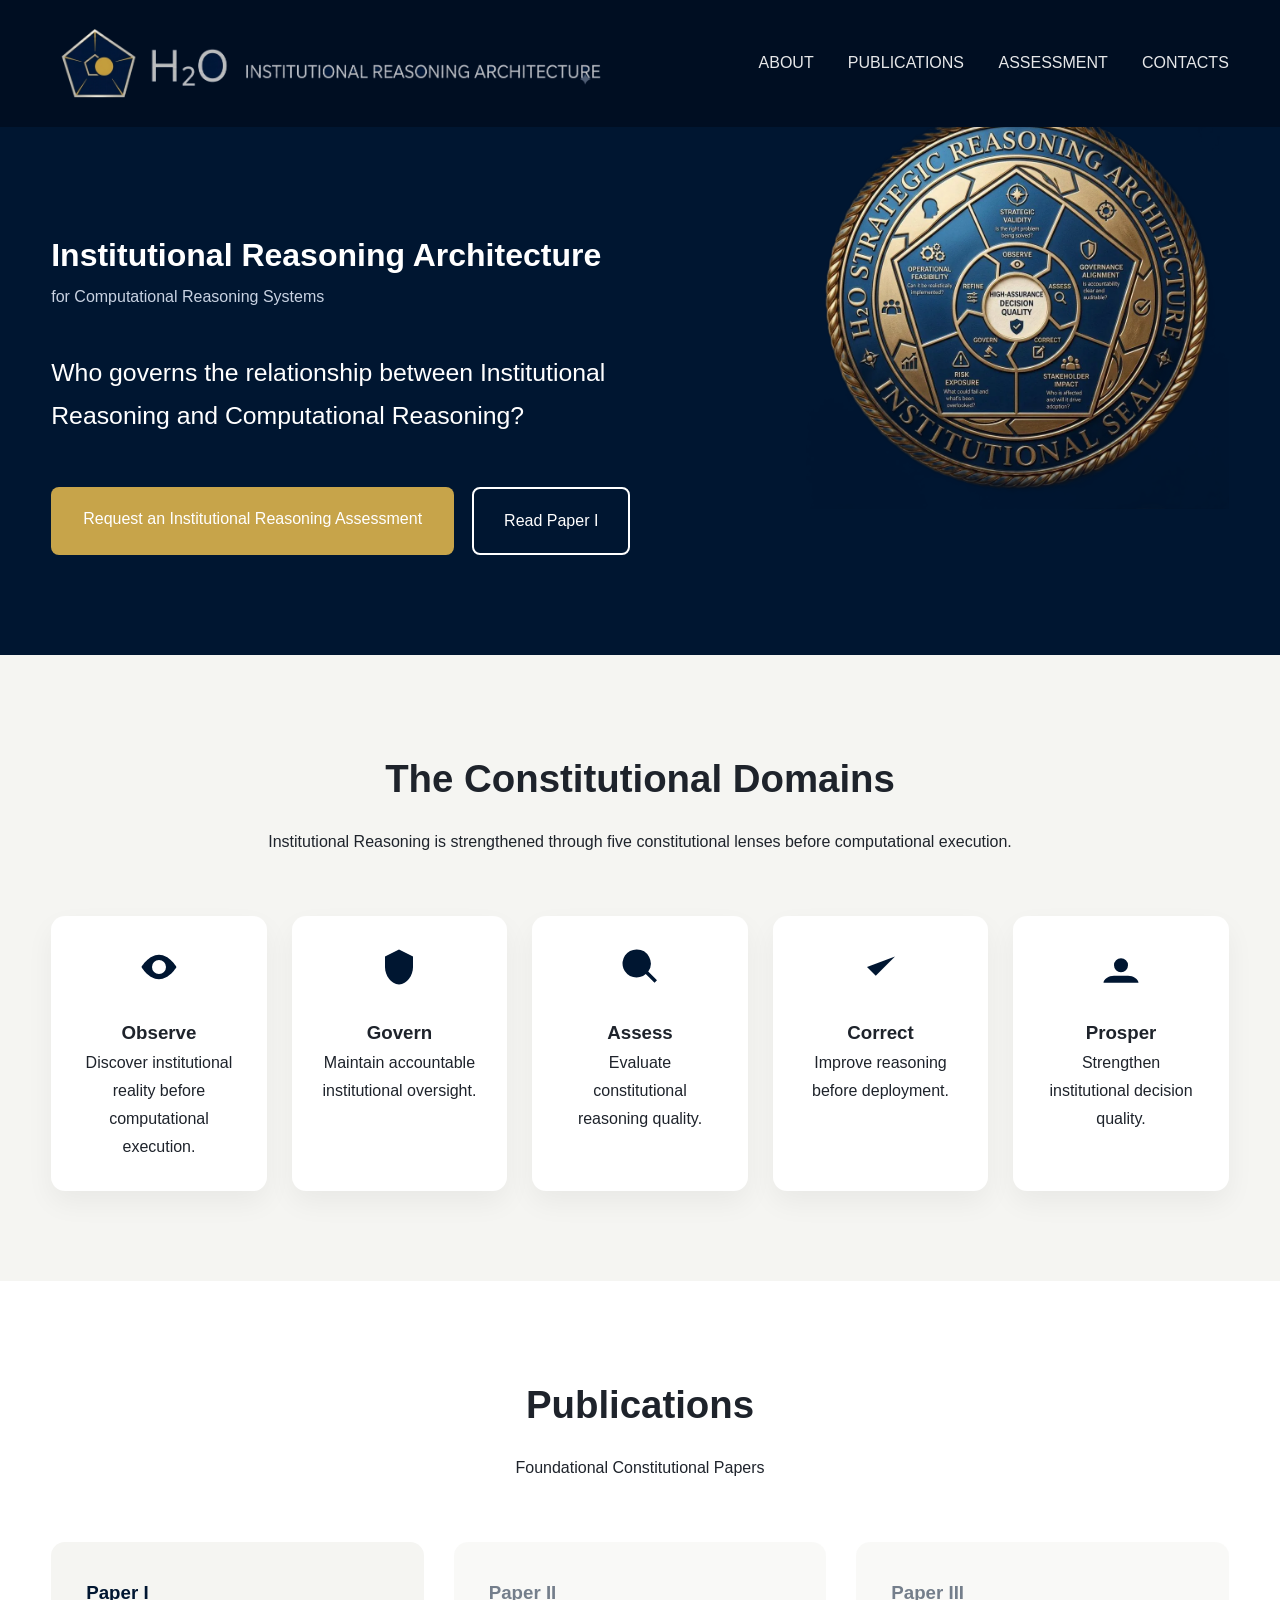
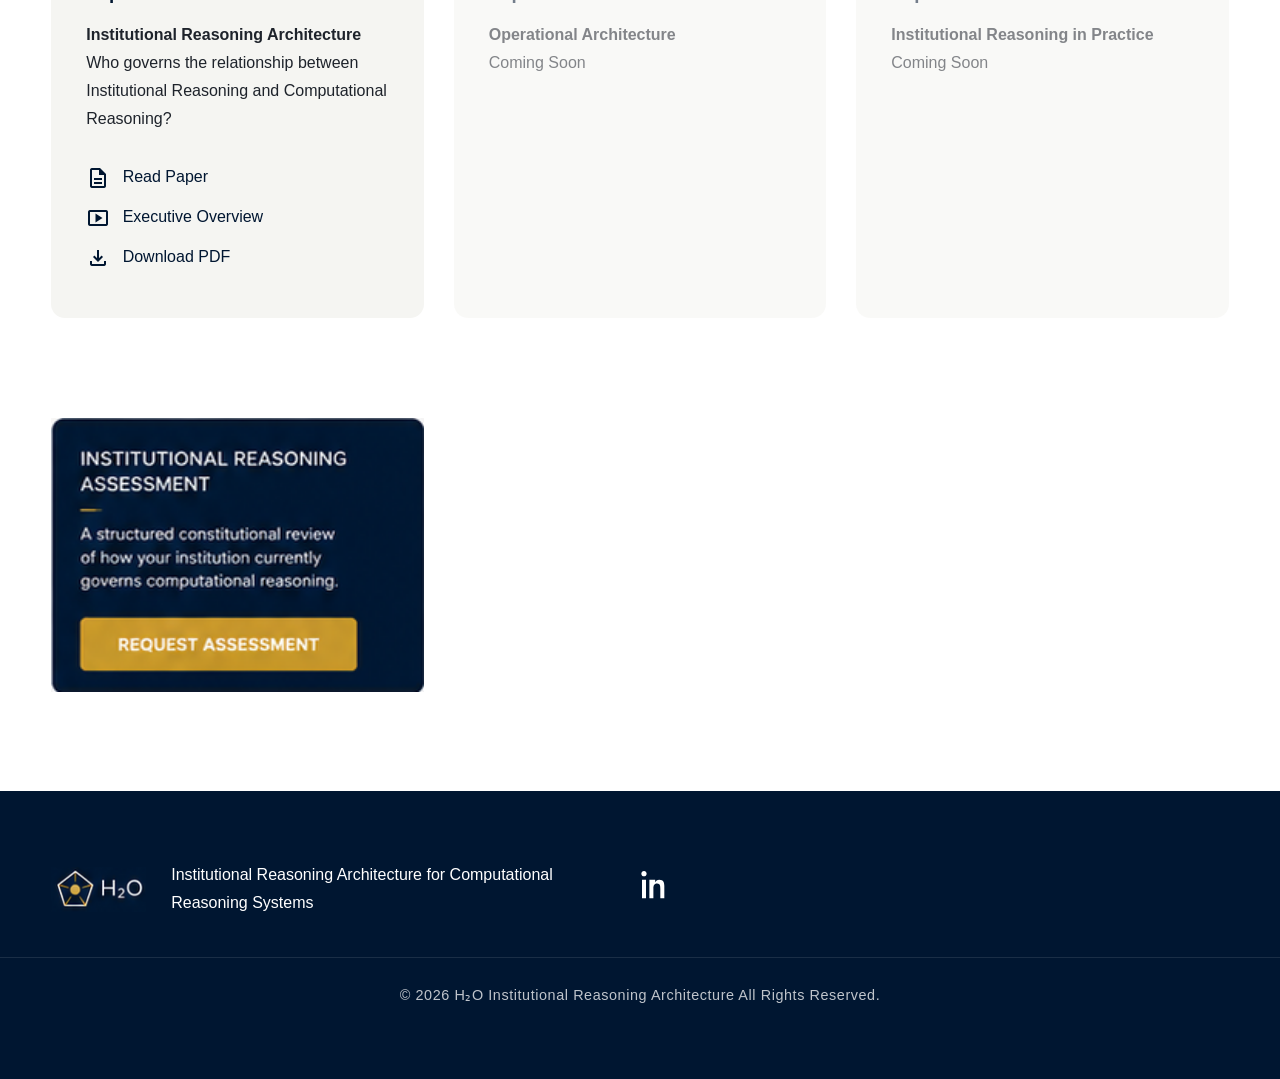
==== index.html @ 145cf440 "Fix link to Constitutional Edition paper" ====
<!DOCTYPE html>
<html lang="en">

<head>
    <meta charset="UTF-8">
    <meta name="viewport" content="width=device-width, initial-scale=1.0">

    <title>H₂O | Institutional Reasoning Architecture</title>

    <meta name="description"
        content="H₂O Institutional Reasoning Architecture for Computational Reasoning Systems">

    <link rel="stylesheet" href="assets/css/style.css">
    <link rel="stylesheet"
href="https://fonts.googleapis.com/css2?family=Material+Symbols+Outlined" />
<link rel="icon"
type="image/png"
href="assets/images/favicon.png">
</head>

<body>

<header>

    <div class="container nav">

        <div class="brand">

<img
src="assets/images/h2o-masthead.png"
alt="H₂O Institutional Reasoning Architecture"
class="header-masthead">

</div>

        <nav>

            <a href="about.html">ABOUT</a>

            <a href="#publications">PUBLICATIONS</a>

            <a href="#assessment">ASSESSMENT</a>

            <a href="#contact">CONTACTS</a>

        </nav>

    </div>

</header>

<section class="hero">

<div class="container hero-grid">

<div class="hero-left">


<h3>

Institutional Reasoning Architecture

</h3>

<h4>

for Computational Reasoning Systems

</h4>

<p class="hero-question">

Who governs the relationship between
Institutional Reasoning
and
Computational Reasoning?

</p>

<div class="hero-buttons">

<a href="#assessment" class="btn-gold">

Request an Institutional Reasoning Assessment

</a>

<a href="assets/Paper_001_Constitutional_Edition.pdf"
class="btn-outline">

Read Paper I

</a>

</div>

</div>

<div class="hero-right">

<img
src="assets/images/h2o-seal.png"
alt="H2O Institutional Seal"
class="seal">

</div>

</div>

</section>
<!-- ========================================================= -->
<!-- CONSTITUTIONAL DOMAINS -->
<!-- ========================================================= -->

<section id="about" class="domains">

<div class="container">

<div class="section-title">

<h2>The Constitutional Domains</h2>

<p>
Institutional Reasoning is strengthened through five constitutional lenses
before computational execution.
</p>

</div>

<div class="domain-grid">

<div class="domain-card">

<div class="domain-icon">

<!-- Observe -->

<svg viewBox="0 0 24 24">
<path d="M12 5C6 5 2 12 2 12s4 7 10 7 10-7 10-7-4-7-10-7zm0 11a4 4 0 1 1 0-8 4 4 0 0 1 0 8z"/>
</svg>

</div>

<h3>Observe</h3>

<p>
Discover institutional reality before computational execution.
</p>

</div>

<div class="domain-card">

<div class="domain-icon">

<!-- Govern -->

<svg viewBox="0 0 24 24">
<path d="M12 2l8 4v6c0 5-3.4 9.7-8 10-4.6-.3-8-5-8-10V6l8-4z"/>
</svg>

</div>

<h3>Govern</h3>

<p>

Maintain accountable institutional oversight.

</p>

</div>

<div class="domain-card">

<div class="domain-icon">

<!-- Assess -->

<svg viewBox="0 0 24 24">
<path d="M10 2a8 8 0 105.3 14l5 5 1.4-1.4-5-5A8 8 0 0010 2z"/>
</svg>

</div>

<h3>Assess</h3>

<p>

Evaluate constitutional reasoning quality.

</p>

</div>

<div class="domain-card">

<div class="domain-icon">

<!-- Correct -->

<svg viewBox="0 0 24 24">
<path d="M20 6L9 17l-5-5"/>
</svg>

</div>

<h3>Correct</h3>

<p>

Improve reasoning before deployment.

</p>

</div>

<div class="domain-card">

<div class="domain-icon">

<!-- Prosper -->

<svg viewBox="0 0 24 24">
<path d="M16 11a4 4 0 10-8 0 4 4 0 008 0zm-8 6c-3 0-6 2-6 4h20c0-2-3-4-6-4"/>
</svg>

</div>

<h3>Prosper</h3>

<p>

Strengthen institutional decision quality.

</p>

</div>

</div>

</div>

</section>



<!-- ========================================================= -->
<!-- PUBLICATIONS -->
<!-- ========================================================= -->

<section id="publications" class="publications">

<div class="container">

<div class="section-title">

<h2>Publications</h2>

<p>

Foundational Constitutional Papers

</p>

</div>

<div class="publication-grid">

<div class="publication-card">

<h3>Paper I</h3>

<h4>

Institutional Reasoning Architecture

</h4>

<p>

Who governs the relationship between Institutional Reasoning and Computational Reasoning?

</p>

<div class="publication-links">

<a href="assets/Paper_001—Constitutional_Edition.pdf">

<span class="material-symbols-outlined">
description
</span>

Read Paper

</a>

<a href="https://notebooklm.google.com/notebook/7c03aa14-9dcf-4763-af4a-595388a9e360/artifact/cb4b217c-9c31-4b59-bb8b-03a4c6b493ba?utm_source=nlm_web_share&utm_medium=google_oo&utm_campaign=art_share_1&utm_content=&utm_smc=nlm_web_share_google_oo_art_share_1_"
target="_blank"
rel="noopener noreferrer">

<span class="material-symbols-outlined">
smart_display
</span>

Executive Overview

</a>

<a href="assets/Paper_001—Constitutional_Edition.pdf">

<span class="material-symbols-outlined">
download
</span>

Download PDF

</a>

</div>

</div>



<div class="publication-card coming-soon">

<h3>Paper II</h3>

<h4>

Operational Architecture

</h4>

<p>

Coming Soon

</p>

</div>



<div class="publication-card coming-soon">
<h3>Paper III</h3>

<h4>

Institutional Reasoning in Practice

</h4>

<p>

Coming Soon

</p>

</div>



<div id="assessment" class="assessment-panel">

<a href="#">

<img
src="assets/images/assessment-box.png"
alt="Institutional Reasoning Assessment">

</a>

</div>

</div>

</div>

</section>



<!-- ========================================================= -->
<!-- FOOTER -->
<!-- ========================================================= -->

<footer id="contact">

<div class="container footer-grid">

<div class="footer-brand">

<img
src="assets/images/h2o-footer-seal.png"
alt="H2O">

<div>

<h3>



</h3>

<p>

Institutional Reasoning Architecture

for Computational Reasoning Systems

</p>

</div>

</div>


<div class="footer-social">

<a
href="https://ca.linkedin.com/in/heinrich-sauberman-49ab6b242"
target="_blank"
aria-label="LinkedIn">

<!-- LinkedIn SVG -->

<svg viewBox="0 0 24 24">

<path d="M4.98 3.5C4.98 4.6 4.1 5.5 3 5.5S1 4.6 1 3.5 1.9 1.5 3 1.5s1.98.9 1.98 2zM1.5 8h3V22h-3V8zm7 0h2.9v1.9h.04c.4-.8 1.4-1.9 3-1.9 3.2 0 3.8 2.1 3.8 4.8V22h-3v-7.2c0-1.7 0-3.9-2.4-3.9s-2.8 1.8-2.8 3.8V22h-3V8z"/>

</svg>

</a>

</div>

</div>




<!-- ======================================= -->
<!-- Constitutional Footer -->
<!-- ======================================= -->

<div class="footer-bottom">

<p>

© 2026 H₂O

Institutional Reasoning Architecture

All Rights Reserved.

</p>

</div>

</footer>



<!-- ===================================================== -->
<!-- JAVASCRIPT -->
<!-- ===================================================== -->

<script src="assets/js/main.js"></script>

</body>

</html>
---- assets/css/style.css ----
/* ==========================================================
   H2O Institution
   Artifact A-002
   Production CSS RC1
========================================================== */

:root{

    --navy:#001631;
    --gold:#C7A44A;
    --white:#FCFCFA;
    --stone:#F5F5F2;
    --graphite:#1E232B;
    --grey:#6E7682;

    --radius:14px;

}

*{

    margin:0;
    padding:0;
    box-sizing:border-box;

}

html{

    scroll-behavior:smooth;

}

body{

    background:var(--white);

    color:var(--graphite);

    font-family:
        "Segoe UI",
        Helvetica,
        Arial,
        sans-serif;

    line-height:1.75;

}

/* ========================================================== */

.container{

    width:min(1180px,92%);
    margin:auto;

}

/* ==========================================================
HEADER
========================================================== */

header{

    background:#000E22;

    color:white;

    position:sticky;

    top:0;

    z-index:1000;

}

.nav{

    display:flex;

    justify-content:space-between;

    align-items:center;

    padding:22px 0;

}

.brand h1{

    font-size:2.3rem;

    font-weight:300;

    letter-spacing:4px;

}

.header-masthead{

    display:block;

    width:560px;

    height:auto;

}

.brand p{

    color:#D5DCE7;

}

nav a{

    color:white;

    text-decoration:none;

    margin-left:30px;

    opacity:.9;

}

nav a:hover{

    color:var(--gold);

}

/* ==========================================================
HERO
========================================================== */

.hero{

    background:var(--navy);

    color:white;

    padding:90px 0 100px;

}

.hero-grid{

    display:grid;

    grid-template-columns:1.3fr 1fr;

    gap:70px;

    align-items:center;

}

.hero h2{

    font-size:4.5rem;

    font-weight:200;

}

.hero h3{

    font-size:2rem;

    margin-top:10px;

}

.hero h4{

    color:#C8D2E2;

    font-weight:300;

    margin-bottom:40px;

}

.hero-question{

    font-size:1.55rem;

    max-width:700px;

    margin-bottom:50px;

}

.seal{

    width: 425px;

    display:block;

    margin-left:auto;

    margin-top:-180px;

}

/* ==========================================================
BUTTONS
========================================================== */

.hero-buttons{

    display:flex;

    gap:18px;

    flex-wrap:wrap;

}

.btn-gold{

    background:var(--gold);

    color:white;

    padding:18px 32px;

    text-decoration:none;

    border-radius:8px;

}

.btn-outline{

    border:2px solid white;

    color:white;

    padding:18px 30px;

    text-decoration:none;

    border-radius:8px;

}

.btn-outline:hover{

    background:white;

    color:var(--navy);

}

/* ==========================================================
SECTIONS
========================================================== */

section{

    padding:90px 0;

}

.domains{

    background:var(--stone);

}

.publications{

    background:white;

}

.section-title{

    text-align:center;

    margin-bottom:60px;

}

.section-title h2{

    font-size:2.4rem;

    margin-bottom:15px;

}

/* ==========================================================
DOMAIN CARDS
========================================================== */

.domain-grid{

    display:grid;

    grid-template-columns:repeat(5,1fr);

    gap:25px;

}

.domain-card{

    background:white;

    border-radius:var(--radius);

    padding:30px;

    text-align:center;

    box-shadow:0 12px 28px rgba(0,0,0,.05);

}

.domain-icon svg{

    width:42px;

    fill:var(--navy);

    margin-bottom:20px;

}

/* ==========================================================
PUBLICATIONS
========================================================== */

.publication-grid{

    display:grid;

    grid-template-columns:repeat(3,1fr);

    gap:30px;

}

.publication-card{

    background:var(--stone);

    border-radius:var(--radius);

    padding:35px;

}

.publication-card.coming-soon{

    opacity:0.55;

    filter:grayscale(15%);

}

.publication-card h3{

    color:var(--navy);

    margin-bottom:12px;

}

.publication-links{

    margin-top:30px;

}

.publication-links a{

    display:block;

    margin:12px 0;

    color:var(--navy);

    text-decoration:none;

}

/* ==========================================================
ASSESSMENT
========================================================== */

.assessment-panel{

    margin-top:70px;

    text-align:center;

}

.assessment-panel img{

    max-width:650px;

    width:100%;

    transition:.25s;

}

.assessment-panel img:hover{

    transform:translateY(-4px);

}

/* ==========================================================
FOOTER
========================================================== */

footer{

    background:var(--navy);

    color:white;

    padding:70px 0;

}

.footer-grid{

    display:grid;

    grid-template-columns:2fr 1fr 1fr;

    gap:40px;

    align-items:center;

}

.footer-brand{

    display:flex;

    align-items:center;

    gap:25px;

}

.footer-brand img{

    width:95px;

}

.footer-links a{

    display:block;

    color:white;

    text-decoration:none;

    margin:10px 0;

}

.footer-social svg{

    width:32px;

    fill:white;

}

.footer-social svg:hover{

    fill:var(--gold);

}

/* ==========================================================
FOOTER BOTTOM
========================================================== */

.footer-bottom{

    margin-top:40px;

    padding-top:25px;

    border-top:1px solid rgba(255,255,255,.10);

    text-align:center;

}

.footer-bottom p{

    margin:0;

    color:rgba(255,255,255,.75);

    font-size:.90rem;

    line-height:1.8;

    letter-spacing:.04em;

}

/* ==========================================================
RESPONSIVE
========================================================== */

@media(max-width:980px){

.hero-grid{

grid-template-columns:1fr;

text-align:center;

}

.seal{

margin:auto;

}

.domain-grid{

grid-template-columns:1fr 1fr;

}

.publication-grid{

grid-template-columns:1fr;

}

.footer-grid{

grid-template-columns:1fr;

text-align:center;

}

.footer-brand{

justify-content:center;

}

nav{

display:none;

}

}
/* ==========================================
Material Symbols
========================================== */

.material-symbols-outlined{

    vertical-align:middle;

    font-size:22px;

    margin-right:8px;

    color:#001631;

}
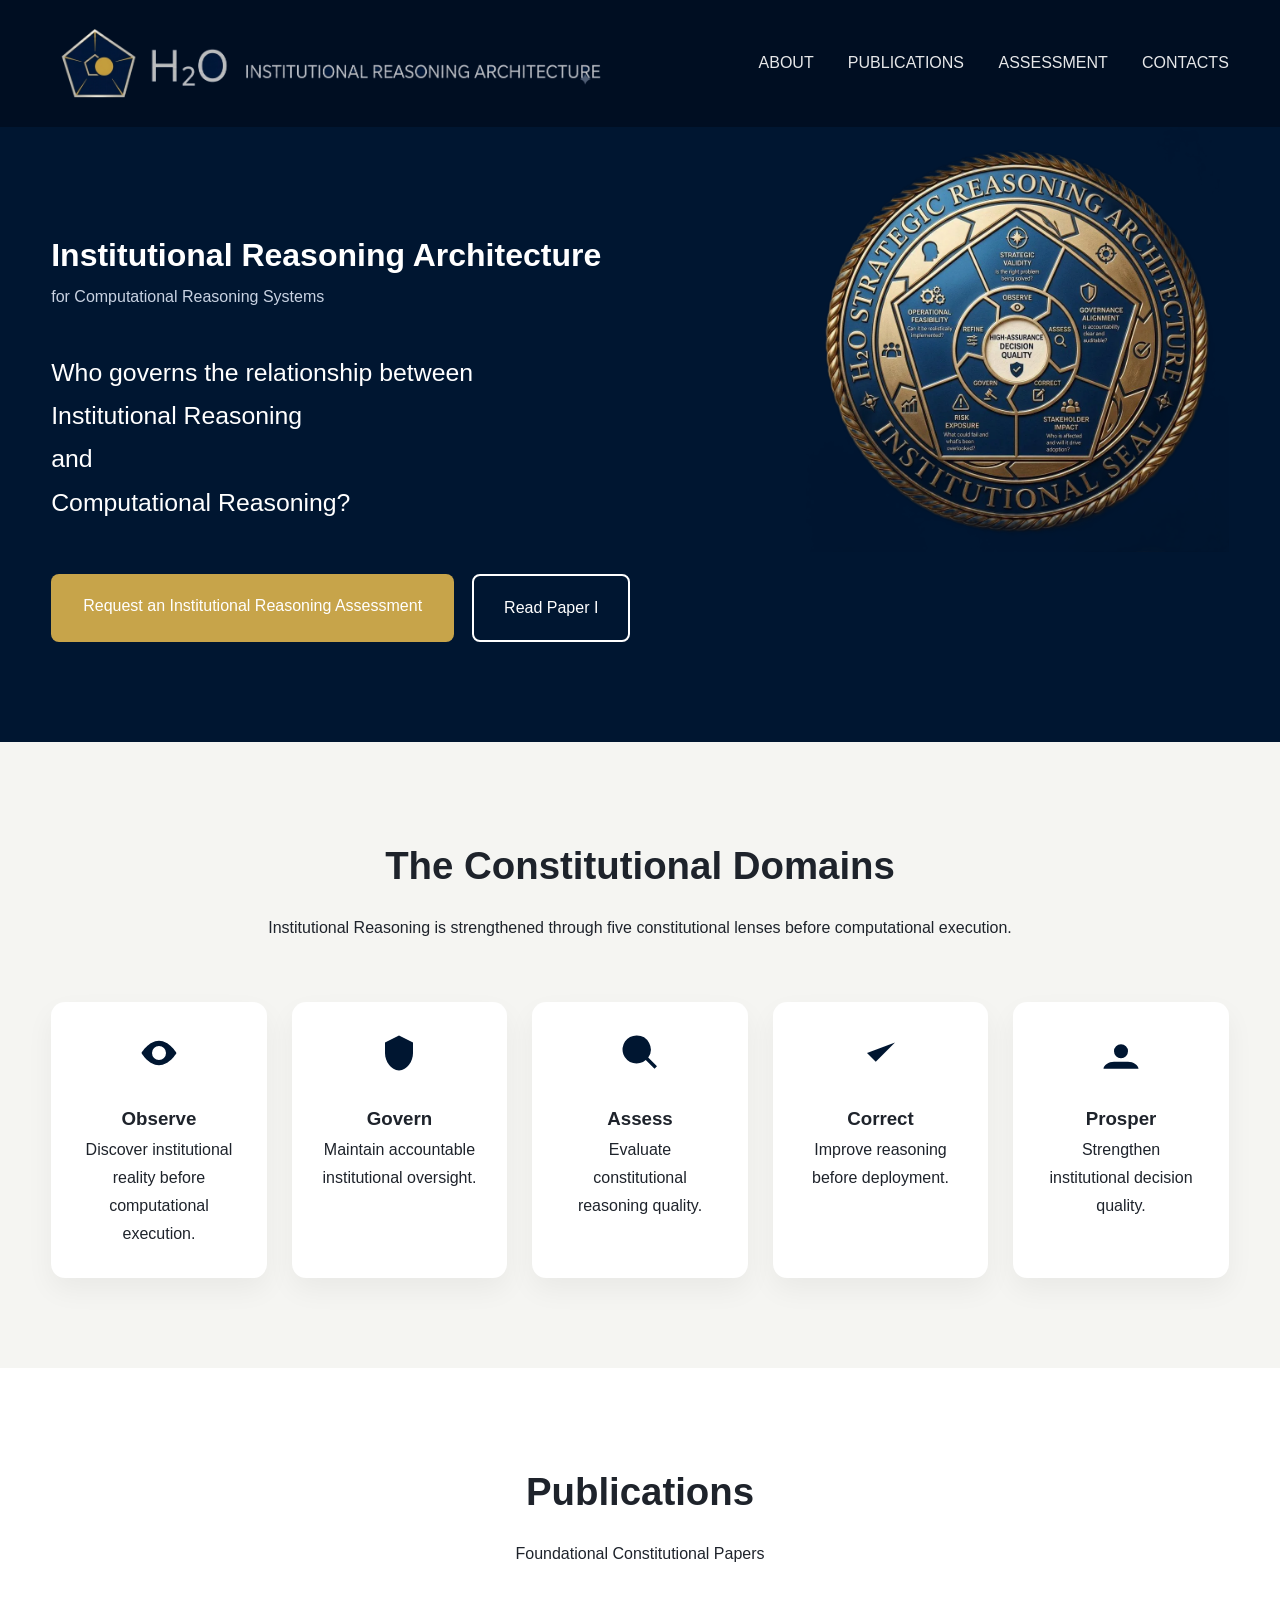
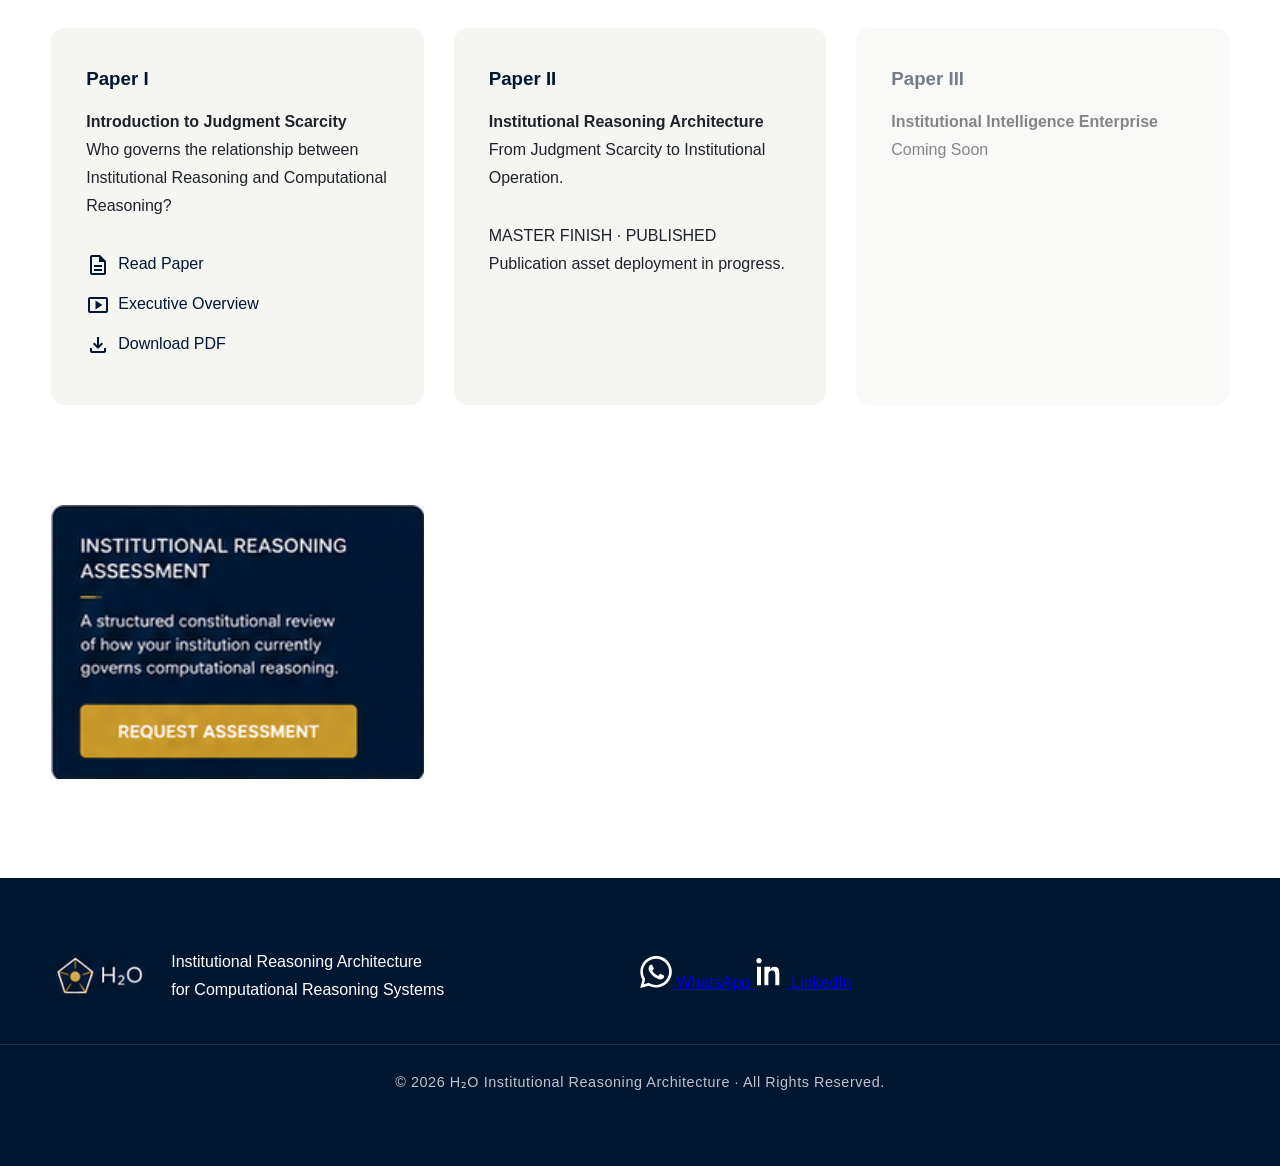
==== commit 2618fe03: "Update H2O site footer contacts and Paper II publication status" ====
--- a/index.html
+++ b/index.html
@@ -11,464 +11,131 @@
         content="H₂O Institutional Reasoning Architecture for Computational Reasoning Systems">
 
     <link rel="stylesheet" href="assets/css/style.css">
-    <link rel="stylesheet"
-href="https://fonts.googleapis.com/css2?family=Material+Symbols+Outlined" />
-<link rel="icon"
-type="image/png"
-href="assets/images/favicon.png">
+    <link rel="stylesheet" href="https://fonts.googleapis.com/css2?family=Material+Symbols+Outlined" />
+    <link rel="icon" type="image/png" href="assets/images/favicon.png">
 </head>
 
 <body>
 
 <header>
-
     <div class="container nav">
-
         <div class="brand">
-
-<img
-src="assets/images/h2o-masthead.png"
-alt="H₂O Institutional Reasoning Architecture"
-class="header-masthead">
-
-</div>
-
+            <img src="assets/images/h2o-masthead.png" alt="H₂O Institutional Reasoning Architecture" class="header-masthead">
+        </div>
         <nav>
-
             <a href="about.html">ABOUT</a>
-
             <a href="#publications">PUBLICATIONS</a>
-
             <a href="#assessment">ASSESSMENT</a>
-
             <a href="#contact">CONTACTS</a>
-
         </nav>
-
     </div>
-
 </header>
 
 <section class="hero">
+<div class="container hero-grid">
+<div class="hero-left">
+<h3>Institutional Reasoning Architecture</h3>
+<h4>for Computational Reasoning Systems</h4>
+<p class="hero-question">
+Who governs the relationship between<br>
+Institutional Reasoning<br>
+and<br>
+Computational Reasoning?
+</p>
+<div class="hero-buttons">
+<a href="#assessment" class="btn-gold">Request an Institutional Reasoning Assessment</a>
+<a href="assets/Paper_001_Constitutional_Edition.pdf" class="btn-outline">Read Paper I</a>
+</div>
+</div>
+<div class="hero-right">
+<img src="assets/images/h2o-seal.png" alt="H2O Institutional Seal" class="seal">
+</div>
+</div>
+</section>
 
-<div class="container hero-grid">
+<section id="about" class="domains">
+<div class="container">
+<div class="section-title">
+<h2>The Constitutional Domains</h2>
+<p>Institutional Reasoning is strengthened through five constitutional lenses before computational execution.</p>
+</div>
+<div class="domain-grid">
+<div class="domain-card"><div class="domain-icon"><svg viewBox="0 0 24 24"><path d="M12 5C6 5 2 12 2 12s4 7 10 7 10-7 10-7-4-7-10-7zm0 11a4 4 0 1 1 0-8 4 4 0 0 1 0 8z"/></svg></div><h3>Observe</h3><p>Discover institutional reality before computational execution.</p></div>
+<div class="domain-card"><div class="domain-icon"><svg viewBox="0 0 24 24"><path d="M12 2l8 4v6c0 5-3.4 9.7-8 10-4.6-.3-8-5-8-10V6l8-4z"/></svg></div><h3>Govern</h3><p>Maintain accountable institutional oversight.</p></div>
+<div class="domain-card"><div class="domain-icon"><svg viewBox="0 0 24 24"><path d="M10 2a8 8 0 105.3 14l5 5 1.4-1.4-5-5A8 8 0 0010 2z"/></svg></div><h3>Assess</h3><p>Evaluate constitutional reasoning quality.</p></div>
+<div class="domain-card"><div class="domain-icon"><svg viewBox="0 0 24 24"><path d="M20 6L9 17l-5-5"/></svg></div><h3>Correct</h3><p>Improve reasoning before deployment.</p></div>
+<div class="domain-card"><div class="domain-icon"><svg viewBox="0 0 24 24"><path d="M16 11a4 4 0 10-8 0 4 4 0 008 0zm-8 6c-3 0-6 2-6 4h20c0-2-3-4-6-4"/></svg></div><h3>Prosper</h3><p>Strengthen institutional decision quality.</p></div>
+</div>
+</div>
+</section>
 
-<div class="hero-left">
-
-
-<h3>
-
-Institutional Reasoning Architecture
-
-</h3>
-
-<h4>
-
-for Computational Reasoning Systems
-
-</h4>
-
-<p class="hero-question">
-
-Who governs the relationship between
-Institutional Reasoning
-and
-Computational Reasoning?
-
-</p>
-
-<div class="hero-buttons">
-
-<a href="#assessment" class="btn-gold">
-
-Request an Institutional Reasoning Assessment
-
-</a>
-
-<a href="assets/Paper_001_Constitutional_Edition.pdf"
-class="btn-outline">
-
-Read Paper I
-
-</a>
-
+<section id="publications" class="publications">
+<div class="container">
+<div class="section-title">
+<h2>Publications</h2>
+<p>Foundational Constitutional Papers</p>
+</div>
+<div class="publication-grid">
+<div class="publication-card">
+<h3>Paper I</h3>
+<h4>Introduction to Judgment Scarcity</h4>
+<p>Who governs the relationship between Institutional Reasoning and Computational Reasoning?</p>
+<div class="publication-links">
+<a href="assets/Paper_001_Constitutional_Edition.pdf"><span class="material-symbols-outlined">description</span>Read Paper</a>
+<a href="https://notebooklm.google.com/notebook/7c03aa14-9dcf-4763-af4a-595388a9e360/artifact/cb4b217c-9c31-4b59-bb8b-03a4c6b493ba?utm_source=nlm_web_share&utm_medium=google_oo&utm_campaign=art_share_1&utm_content=&utm_smc=nlm_web_share_google_oo_art_share_1_" target="_blank" rel="noopener noreferrer"><span class="material-symbols-outlined">smart_display</span>Executive Overview</a>
+<a href="assets/Paper_001_Constitutional_Edition.pdf"><span class="material-symbols-outlined">download</span>Download PDF</a>
+</div>
 </div>
 
+<div class="publication-card">
+<h3>Paper II</h3>
+<h4>Institutional Reasoning Architecture</h4>
+<p>From Judgment Scarcity to Institutional Operation.</p>
+<div class="publication-links">
+<span class="publication-status">MASTER FINISH · PUBLISHED</span>
+<span class="publication-note">Publication asset deployment in progress.</span>
 </div>
-
-<div class="hero-right">
-
-<img
-src="assets/images/h2o-seal.png"
-alt="H2O Institutional Seal"
-class="seal">
-
 </div>
-
-</div>
-
-</section>
-<!-- ========================================================= -->
-<!-- CONSTITUTIONAL DOMAINS -->
-<!-- ========================================================= -->
-
-<section id="about" class="domains">
-
-<div class="container">
-
-<div class="section-title">
-
-<h2>The Constitutional Domains</h2>
-
-<p>
-Institutional Reasoning is strengthened through five constitutional lenses
-before computational execution.
-</p>
-
-</div>
-
-<div class="domain-grid">
-
-<div class="domain-card">
-
-<div class="domain-icon">
-
-<!-- Observe -->
-
-<svg viewBox="0 0 24 24">
-<path d="M12 5C6 5 2 12 2 12s4 7 10 7 10-7 10-7-4-7-10-7zm0 11a4 4 0 1 1 0-8 4 4 0 0 1 0 8z"/>
-</svg>
-
-</div>
-
-<h3>Observe</h3>
-
-<p>
-Discover institutional reality before computational execution.
-</p>
-
-</div>
-
-<div class="domain-card">
-
-<div class="domain-icon">
-
-<!-- Govern -->
-
-<svg viewBox="0 0 24 24">
-<path d="M12 2l8 4v6c0 5-3.4 9.7-8 10-4.6-.3-8-5-8-10V6l8-4z"/>
-</svg>
-
-</div>
-
-<h3>Govern</h3>
-
-<p>
-
-Maintain accountable institutional oversight.
-
-</p>
-
-</div>
-
-<div class="domain-card">
-
-<div class="domain-icon">
-
-<!-- Assess -->
-
-<svg viewBox="0 0 24 24">
-<path d="M10 2a8 8 0 105.3 14l5 5 1.4-1.4-5-5A8 8 0 0010 2z"/>
-</svg>
-
-</div>
-
-<h3>Assess</h3>
-
-<p>
-
-Evaluate constitutional reasoning quality.
-
-</p>
-
-</div>
-
-<div class="domain-card">
-
-<div class="domain-icon">
-
-<!-- Correct -->
-
-<svg viewBox="0 0 24 24">
-<path d="M20 6L9 17l-5-5"/>
-</svg>
-
-</div>
-
-<h3>Correct</h3>
-
-<p>
-
-Improve reasoning before deployment.
-
-</p>
-
-</div>
-
-<div class="domain-card">
-
-<div class="domain-icon">
-
-<!-- Prosper -->
-
-<svg viewBox="0 0 24 24">
-<path d="M16 11a4 4 0 10-8 0 4 4 0 008 0zm-8 6c-3 0-6 2-6 4h20c0-2-3-4-6-4"/>
-</svg>
-
-</div>
-
-<h3>Prosper</h3>
-
-<p>
-
-Strengthen institutional decision quality.
-
-</p>
-
-</div>
-
-</div>
-
-</div>
-
-</section>
-
-
-
-<!-- ========================================================= -->
-<!-- PUBLICATIONS -->
-<!-- ========================================================= -->
-
-<section id="publications" class="publications">
-
-<div class="container">
-
-<div class="section-title">
-
-<h2>Publications</h2>
-
-<p>
-
-Foundational Constitutional Papers
-
-</p>
-
-</div>
-
-<div class="publication-grid">
-
-<div class="publication-card">
-
-<h3>Paper I</h3>
-
-<h4>
-
-Institutional Reasoning Architecture
-
-</h4>
-
-<p>
-
-Who governs the relationship between Institutional Reasoning and Computational Reasoning?
-
-</p>
-
-<div class="publication-links">
-
-<a href="assets/Paper_001—Constitutional_Edition.pdf">
-
-<span class="material-symbols-outlined">
-description
-</span>
-
-Read Paper
-
-</a>
-
-<a href="https://notebooklm.google.com/notebook/7c03aa14-9dcf-4763-af4a-595388a9e360/artifact/cb4b217c-9c31-4b59-bb8b-03a4c6b493ba?utm_source=nlm_web_share&utm_medium=google_oo&utm_campaign=art_share_1&utm_content=&utm_smc=nlm_web_share_google_oo_art_share_1_"
-target="_blank"
-rel="noopener noreferrer">
-
-<span class="material-symbols-outlined">
-smart_display
-</span>
-
-Executive Overview
-
-</a>
-
-<a href="assets/Paper_001—Constitutional_Edition.pdf">
-
-<span class="material-symbols-outlined">
-download
-</span>
-
-Download PDF
-
-</a>
-
-</div>
-
-</div>
-
-
-
-<div class="publication-card coming-soon">
-
-<h3>Paper II</h3>
-
-<h4>
-
-Operational Architecture
-
-</h4>
-
-<p>
-
-Coming Soon
-
-</p>
-
-</div>
-
-
 
 <div class="publication-card coming-soon">
 <h3>Paper III</h3>
-
-<h4>
-
-Institutional Reasoning in Practice
-
-</h4>
-
-<p>
-
-Coming Soon
-
-</p>
-
+<h4>Institutional Intelligence Enterprise</h4>
+<p>Coming Soon</p>
 </div>
 
+<div id="assessment" class="assessment-panel">
+<a href="#"><img src="assets/images/assessment-box.png" alt="Institutional Reasoning Assessment"></a>
+</div>
+</div>
+</div>
+</section>
 
-
-<div id="assessment" class="assessment-panel">
-
-<a href="#">
-
-<img
-src="assets/images/assessment-box.png"
-alt="Institutional Reasoning Assessment">
-
-</a>
-
+<footer id="contact">
+<div class="container footer-grid">
+<div class="footer-brand">
+<img src="assets/images/h2o-footer-seal.png" alt="H2O">
+<div>
+<p>Institutional Reasoning Architecture<br>for Computational Reasoning Systems</p>
+</div>
 </div>
 
+<div class="footer-social">
+<a href="https://wa.me/27772968632" target="_blank" rel="noopener noreferrer" aria-label="WhatsApp +27 77 296 8632" class="contact-social whatsapp">
+<svg viewBox="0 0 24 24" aria-hidden="true"><path d="M20.52 3.48A11.78 11.78 0 0 0 12.08 0C5.56 0 .26 5.3.26 11.82c0 2.08.54 4.11 1.57 5.9L.16 24l6.43-1.64a11.8 11.8 0 0 0 5.48 1.35h.01c6.51 0 11.81-5.3 11.81-11.82 0-3.16-1.23-6.13-3.37-8.41zM12.08 21.73h-.01a9.84 9.84 0 0 1-5.02-1.37l-.36-.21-3.82.98 1.02-3.72-.23-.38a9.82 9.82 0 0 1-1.51-5.21c0-5.42 4.41-9.83 9.84-9.83 2.63 0 5.1 1.03 6.96 2.9a9.78 9.78 0 0 1 2.88 6.97c0 5.42-4.41 9.83-9.75 9.87zm5.4-7.37c-.29-.15-1.7-.84-1.96-.94-.26-.1-.45-.15-.64.15-.19.29-.74.94-.91 1.13-.17.19-.33.22-.62.07-1.7-.85-2.81-1.52-3.93-3.44-.3-.52.3-.48.86-1.6.1-.2.05-.37-.03-.52-.07-.15-.64-1.54-.88-2.11-.23-.55-.47-.48-.64-.49h-.55c-.19 0-.5.07-.76.37-.26.29-1 1-1 2.43s1.03 2.82 1.17 3.02c.14.19 2.03 3.1 4.92 4.35.69.3 1.22.48 1.64.62.69.22 1.32.19 1.82.12.56-.08 1.7-.69 1.94-1.36.24-.67.24-1.24.17-1.36-.07-.12-.26-.19-.55-.34z"/></svg>
+<span class="contact-label">WhatsApp</span>
+</a>
+<a href="https://ca.linkedin.com/in/heinrich-sauberman-49ab6b242" target="_blank" rel="noopener noreferrer" aria-label="LinkedIn" class="contact-social linkedin">
+<svg viewBox="0 0 24 24" aria-hidden="true"><path d="M4.98 3.5C4.98 4.6 4.1 5.5 3 5.5S1 4.6 1 3.5 1.9 1.5 3 1.5s1.98.9 1.98 2zM1.5 8h3V22h-3V8zm7 0h2.9v1.9h.04c.4-.8 1.4-1.9 3-1.9 3.2 0 3.8 2.1 3.8 4.8V22h-3v-7.2c0-1.7 0-3.9-2.4-3.9s-2.8 1.8-2.8 3.8V22h-3V8z"/></svg>
+<span class="contact-label">LinkedIn</span>
+</a>
+</div>
 </div>
 
+<div class="footer-bottom">
+<p>© 2026 H₂O Institutional Reasoning Architecture · All Rights Reserved.</p>
 </div>
-
-</section>
-
-
-
-<!-- ========================================================= -->
-<!-- FOOTER -->
-<!-- ========================================================= -->
-
-<footer id="contact">
-
-<div class="container footer-grid">
-
-<div class="footer-brand">
-
-<img
-src="assets/images/h2o-footer-seal.png"
-alt="H2O">
-
-<div>
-
-<h3>
-
-
-
-</h3>
-
-<p>
-
-Institutional Reasoning Architecture
-
-for Computational Reasoning Systems
-
-</p>
-
-</div>
-
-</div>
-
-
-<div class="footer-social">
-
-<a
-href="https://ca.linkedin.com/in/heinrich-sauberman-49ab6b242"
-target="_blank"
-aria-label="LinkedIn">
-
-<!-- LinkedIn SVG -->
-
-<svg viewBox="0 0 24 24">
-
-<path d="M4.98 3.5C4.98 4.6 4.1 5.5 3 5.5S1 4.6 1 3.5 1.9 1.5 3 1.5s1.98.9 1.98 2zM1.5 8h3V22h-3V8zm7 0h2.9v1.9h.04c.4-.8 1.4-1.9 3-1.9 3.2 0 3.8 2.1 3.8 4.8V22h-3v-7.2c0-1.7 0-3.9-2.4-3.9s-2.8 1.8-2.8 3.8V22h-3V8z"/>
-
-</svg>
-
-</a>
-
-</div>
-
-</div>
-
-
-
-
-<!-- ======================================= -->
-<!-- Constitutional Footer -->
-<!-- ======================================= -->
-
-<div class="footer-bottom">
-
-<p>
-
-© 2026 H₂O
-
-Institutional Reasoning Architecture
-
-All Rights Reserved.
-
-</p>
-
-</div>
-
 </footer>
 
-
-
-<!-- ===================================================== -->
-<!-- JAVASCRIPT -->
-<!-- ===================================================== -->
-
 <script src="assets/js/main.js"></script>
-
 </body>
-
-</html>
+</html>
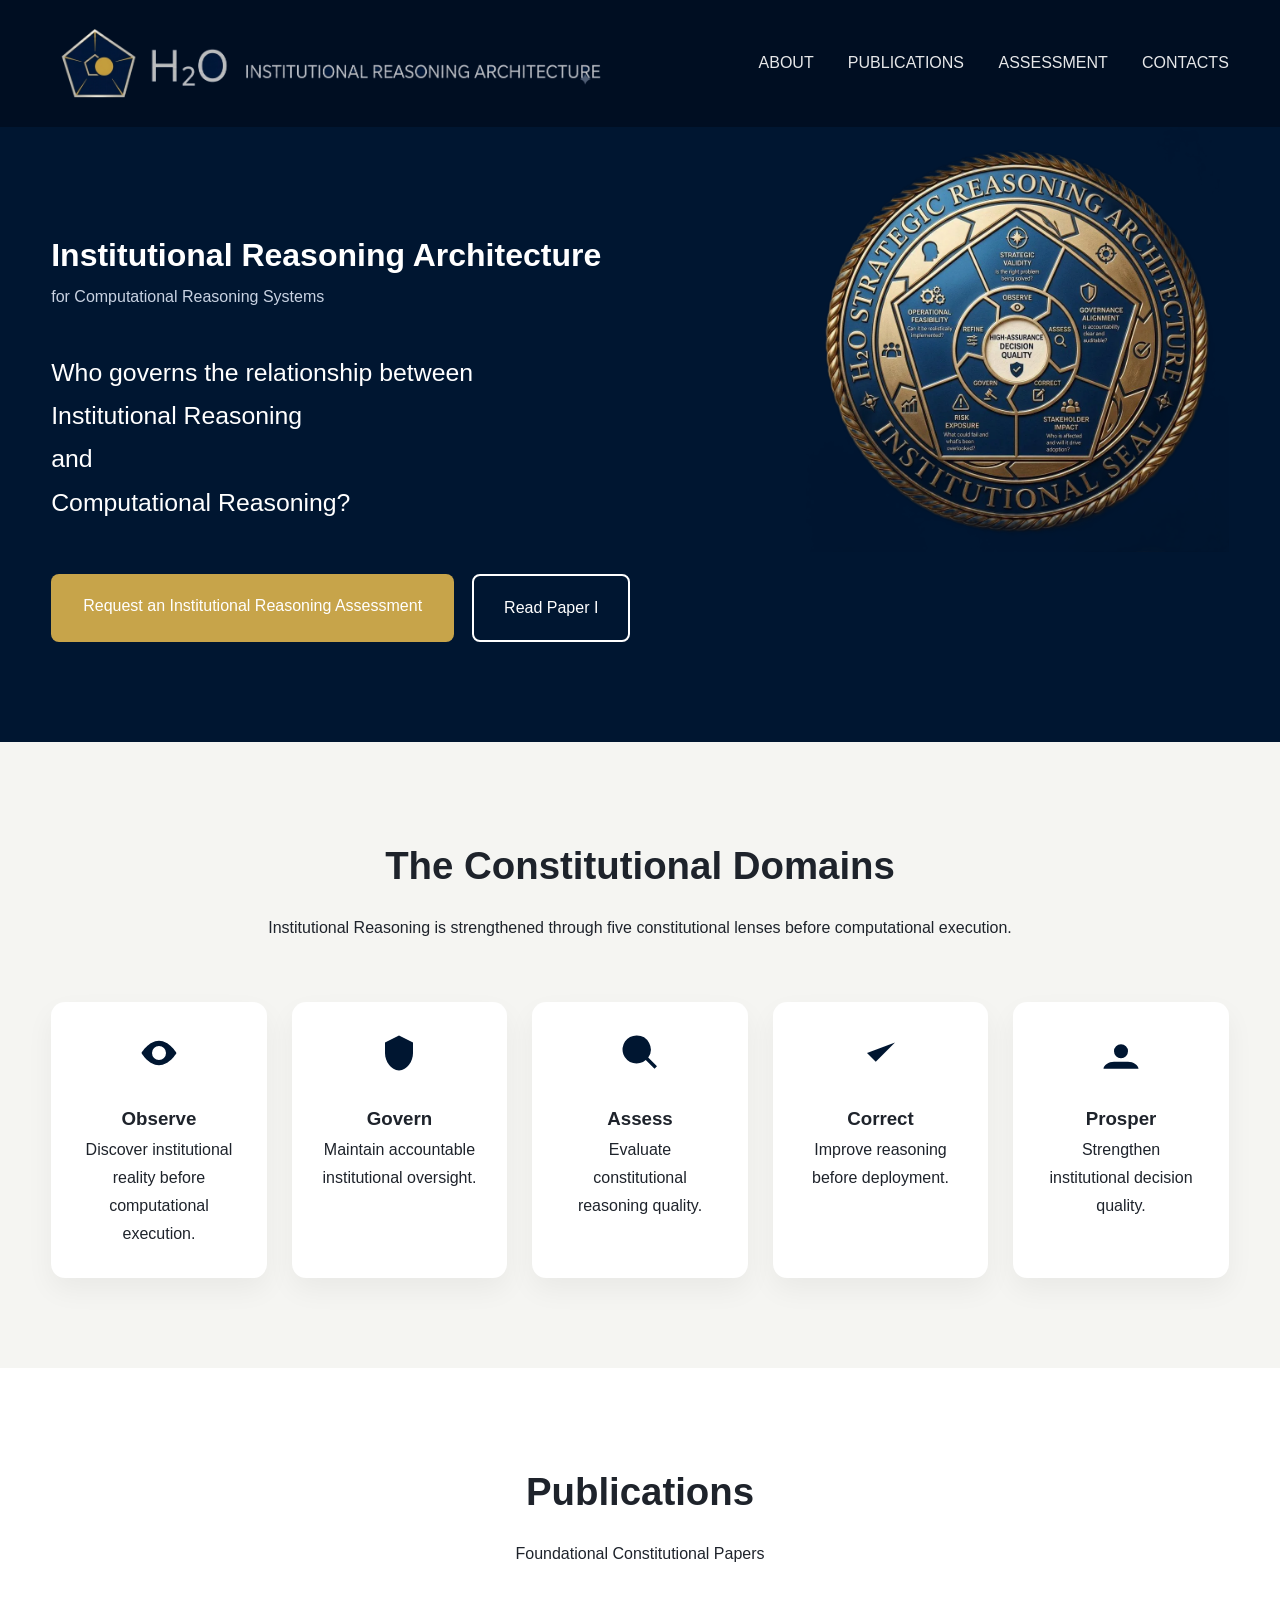
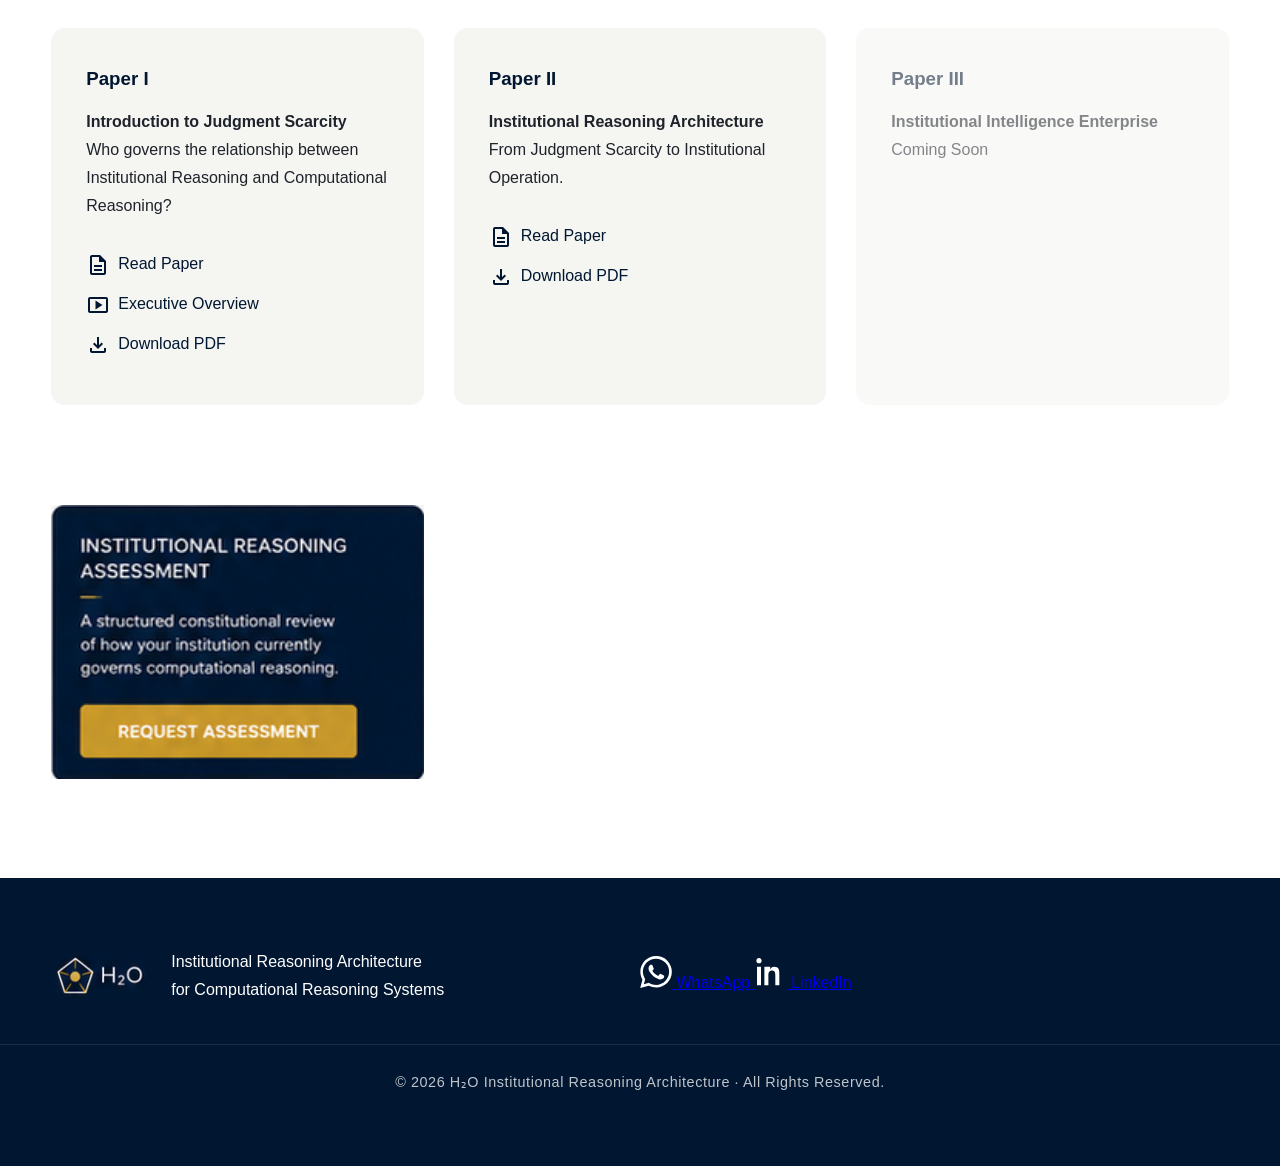
==== commit 6a97f0d9: "Publish Paper II IRA on index page" ====
--- a/index.html
+++ b/index.html
@@ -92,8 +92,8 @@
 <h4>Institutional Reasoning Architecture</h4>
 <p>From Judgment Scarcity to Institutional Operation.</p>
 <div class="publication-links">
-<span class="publication-status">MASTER FINISH · PUBLISHED</span>
-<span class="publication-note">Publication asset deployment in progress.</span>
+<a href="assets/Paper_002_IRA.pdf"><span class="material-symbols-outlined">description</span>Read Paper</a>
+<a href="assets/Paper_002_IRA.pdf"><span class="material-symbols-outlined">download</span>Download PDF</a>
 </div>
 </div>
 
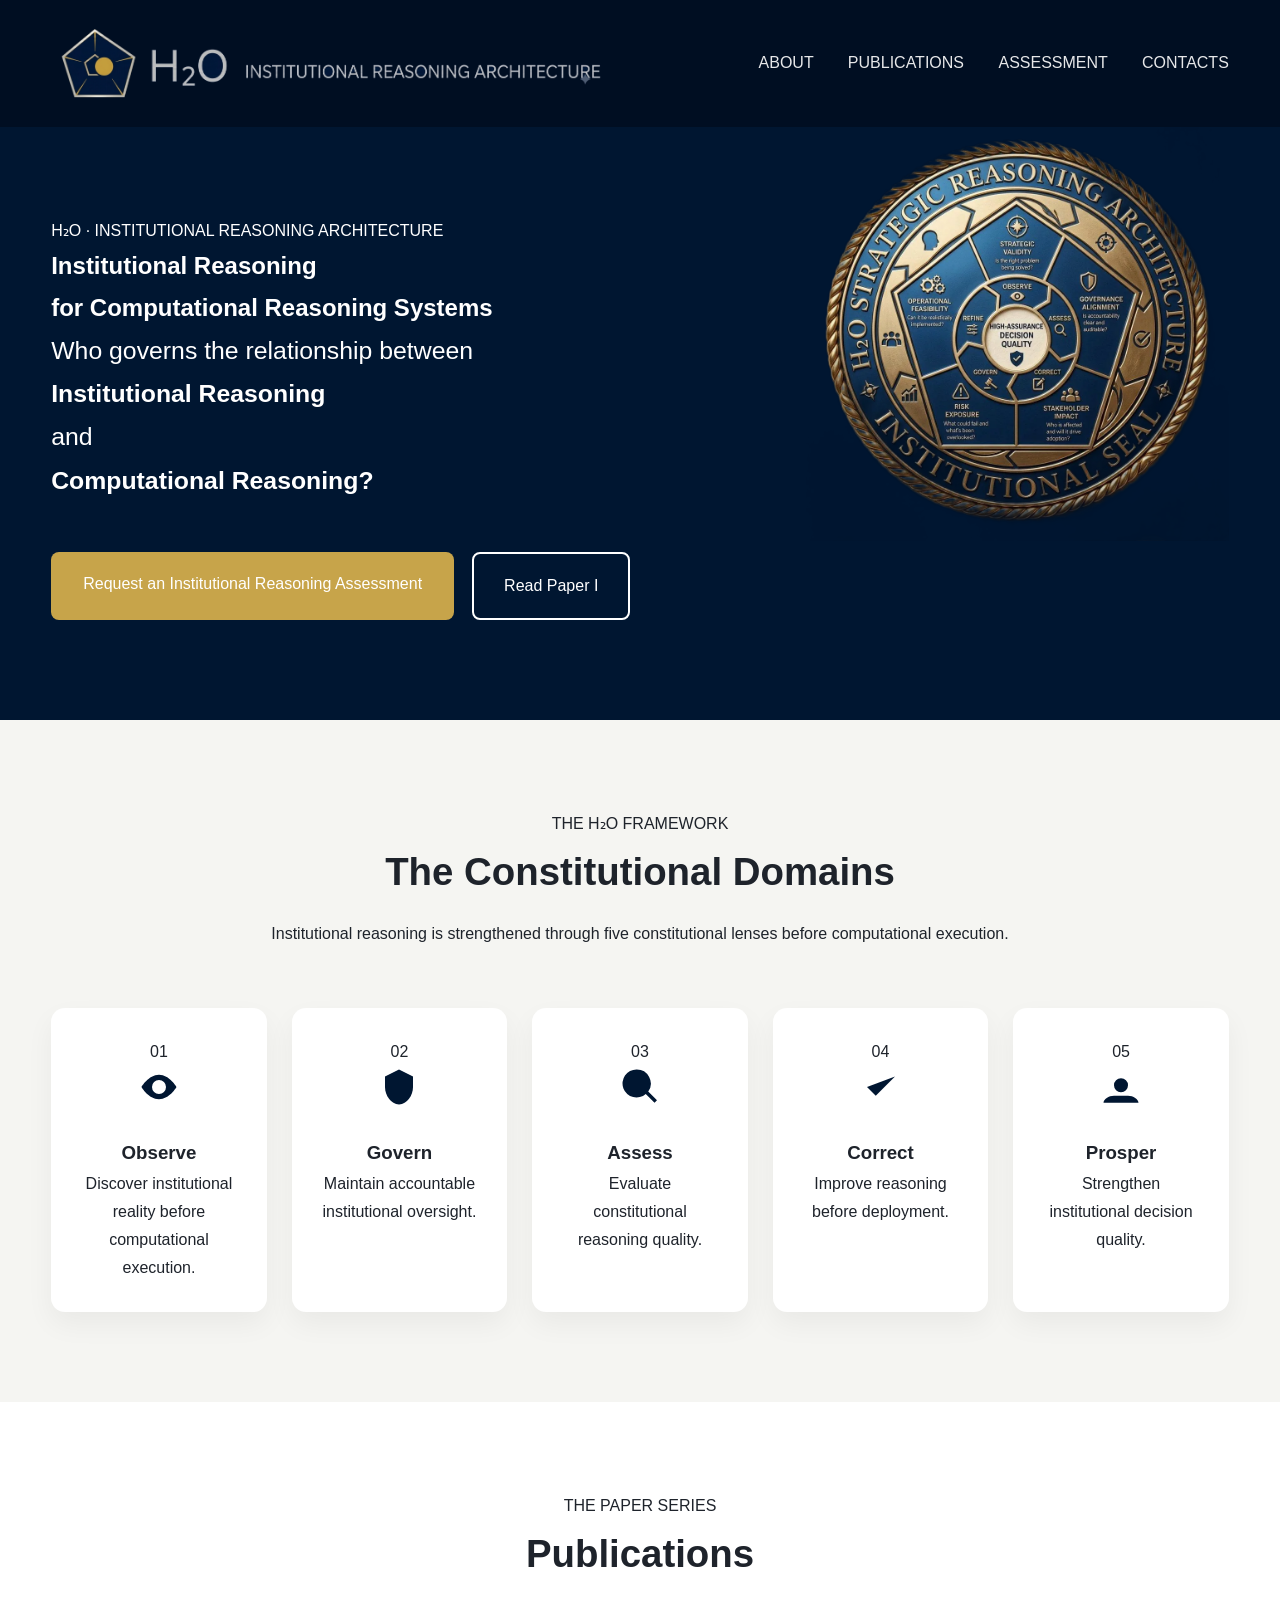
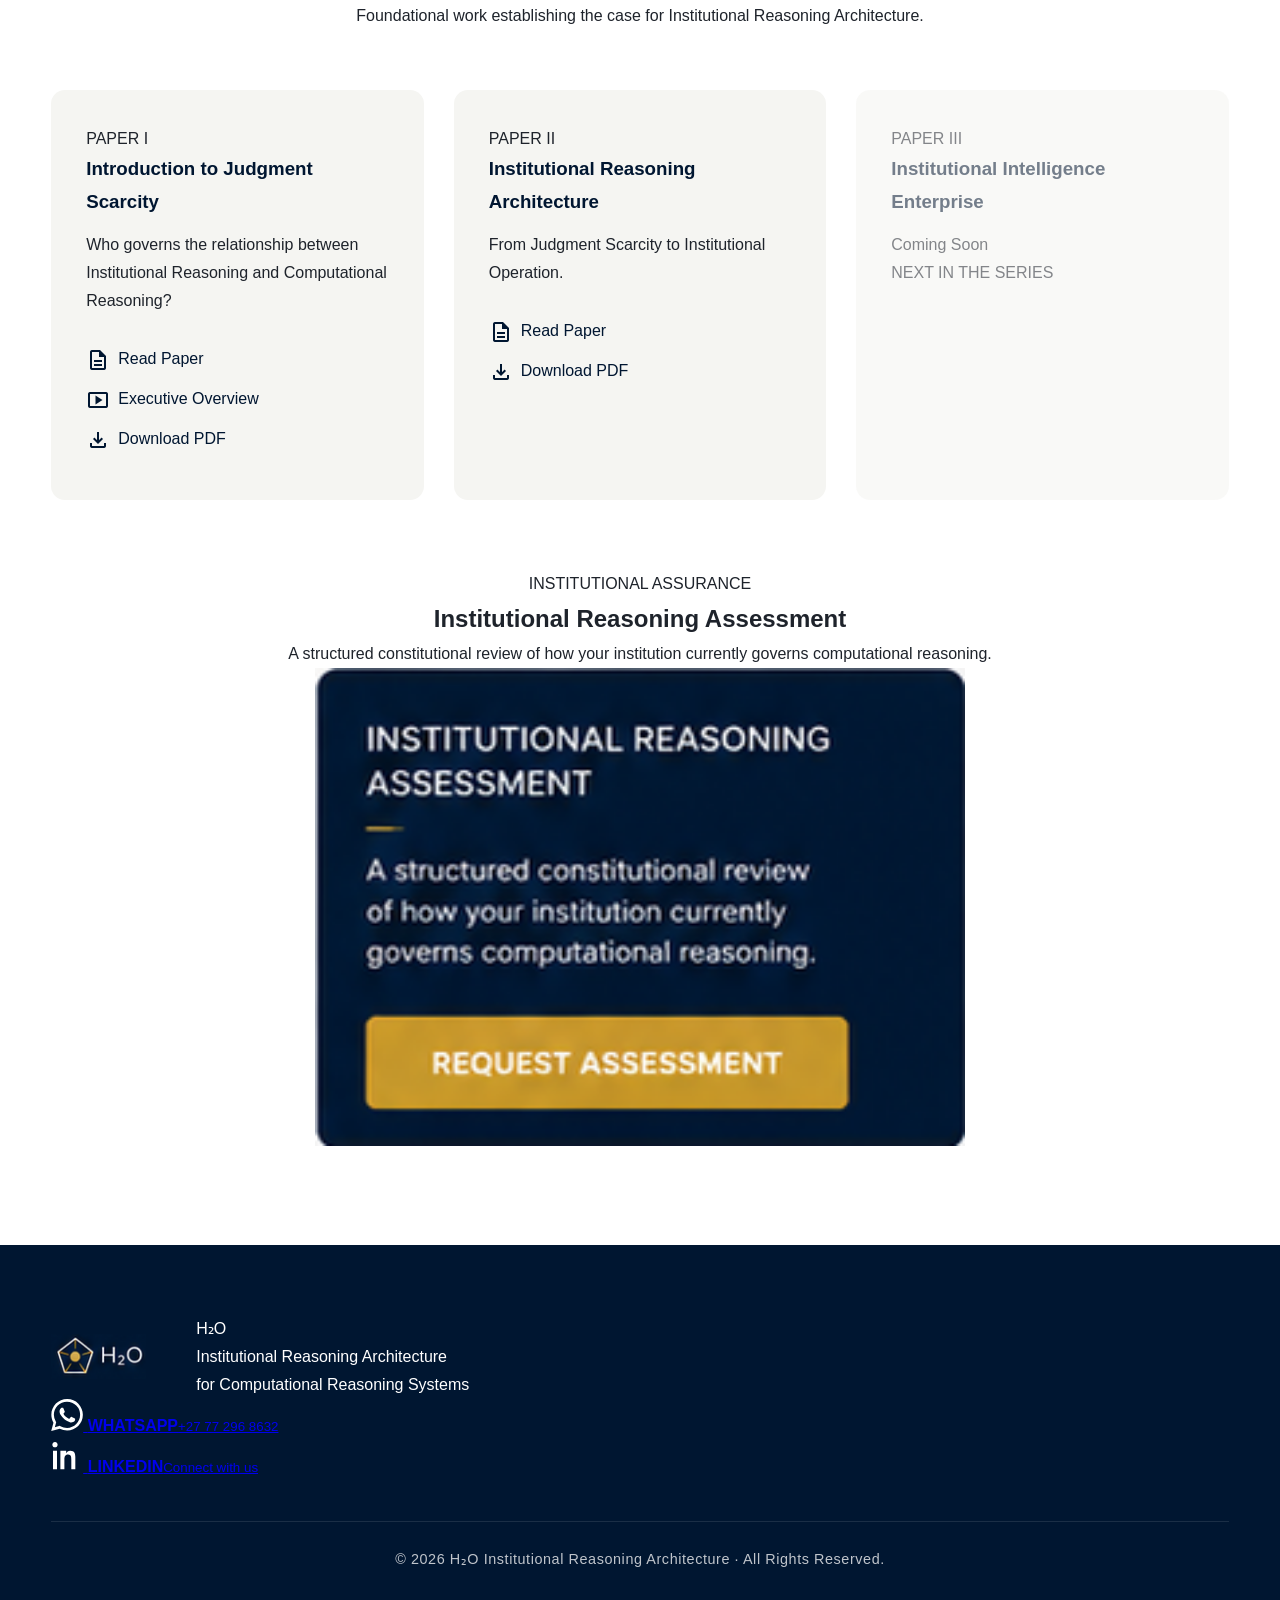
==== commit 5af3716b: "Marker 008 — reconstruct H2O/IRA index visual system in semantic HTML" ====
--- a/index.html
+++ b/index.html
@@ -6,9 +6,7 @@
     <meta name="viewport" content="width=device-width, initial-scale=1.0">
 
     <title>H₂O | Institutional Reasoning Architecture</title>
-
-    <meta name="description"
-        content="H₂O Institutional Reasoning Architecture for Computational Reasoning Systems">
+    <meta name="description" content="H₂O Institutional Reasoning Architecture for Computational Reasoning Systems">
 
     <link rel="stylesheet" href="assets/css/style.css">
     <link rel="stylesheet" href="https://fonts.googleapis.com/css2?family=Material+Symbols+Outlined" />
@@ -19,10 +17,10 @@
 
 <header>
     <div class="container nav">
-        <div class="brand">
+        <a href="#top" class="brand" aria-label="H₂O Institutional Reasoning Architecture home">
             <img src="assets/images/h2o-masthead.png" alt="H₂O Institutional Reasoning Architecture" class="header-masthead">
-        </div>
-        <nav>
+        </a>
+        <nav aria-label="Primary navigation">
             <a href="about.html">ABOUT</a>
             <a href="#publications">PUBLICATIONS</a>
             <a href="#assessment">ASSESSMENT</a>
@@ -31,111 +29,132 @@
     </div>
 </header>
 
+<main id="top">
+
 <section class="hero">
-<div class="container hero-grid">
-<div class="hero-left">
-<h3>Institutional Reasoning Architecture</h3>
-<h4>for Computational Reasoning Systems</h4>
-<p class="hero-question">
-Who governs the relationship between<br>
-Institutional Reasoning<br>
-and<br>
-Computational Reasoning?
-</p>
-<div class="hero-buttons">
-<a href="#assessment" class="btn-gold">Request an Institutional Reasoning Assessment</a>
-<a href="assets/Paper_001_Constitutional_Edition.pdf" class="btn-outline">Read Paper I</a>
-</div>
-</div>
-<div class="hero-right">
-<img src="assets/images/h2o-seal.png" alt="H2O Institutional Seal" class="seal">
-</div>
-</div>
+    <div class="container hero-grid">
+        <div class="hero-left">
+            <div class="eyebrow">H₂O · INSTITUTIONAL REASONING ARCHITECTURE</div>
+            <h1>Institutional Reasoning<br><span>for Computational Reasoning Systems</span></h1>
+            <div class="hero-rule"></div>
+            <p class="hero-question">
+                Who governs the relationship between<br>
+                <strong>Institutional Reasoning</strong><br>
+                and<br>
+                <strong>Computational Reasoning?</strong>
+            </p>
+            <div class="hero-buttons">
+                <a href="#assessment" class="btn-gold">Request an Institutional Reasoning Assessment</a>
+                <a href="assets/Paper_001_Constitutional_Edition.pdf" class="btn-outline">Read Paper I</a>
+            </div>
+        </div>
+        <div class="hero-right">
+            <div class="hero-seal-wrap">
+                <img src="assets/images/h2o-seal.png" alt="H₂O Institutional Seal" class="seal">
+            </div>
+        </div>
+    </div>
 </section>
 
 <section id="about" class="domains">
-<div class="container">
-<div class="section-title">
-<h2>The Constitutional Domains</h2>
-<p>Institutional Reasoning is strengthened through five constitutional lenses before computational execution.</p>
-</div>
-<div class="domain-grid">
-<div class="domain-card"><div class="domain-icon"><svg viewBox="0 0 24 24"><path d="M12 5C6 5 2 12 2 12s4 7 10 7 10-7 10-7-4-7-10-7zm0 11a4 4 0 1 1 0-8 4 4 0 0 1 0 8z"/></svg></div><h3>Observe</h3><p>Discover institutional reality before computational execution.</p></div>
-<div class="domain-card"><div class="domain-icon"><svg viewBox="0 0 24 24"><path d="M12 2l8 4v6c0 5-3.4 9.7-8 10-4.6-.3-8-5-8-10V6l8-4z"/></svg></div><h3>Govern</h3><p>Maintain accountable institutional oversight.</p></div>
-<div class="domain-card"><div class="domain-icon"><svg viewBox="0 0 24 24"><path d="M10 2a8 8 0 105.3 14l5 5 1.4-1.4-5-5A8 8 0 0010 2z"/></svg></div><h3>Assess</h3><p>Evaluate constitutional reasoning quality.</p></div>
-<div class="domain-card"><div class="domain-icon"><svg viewBox="0 0 24 24"><path d="M20 6L9 17l-5-5"/></svg></div><h3>Correct</h3><p>Improve reasoning before deployment.</p></div>
-<div class="domain-card"><div class="domain-icon"><svg viewBox="0 0 24 24"><path d="M16 11a4 4 0 10-8 0 4 4 0 008 0zm-8 6c-3 0-6 2-6 4h20c0-2-3-4-6-4"/></svg></div><h3>Prosper</h3><p>Strengthen institutional decision quality.</p></div>
-</div>
-</div>
+    <div class="container">
+        <div class="section-title">
+            <div class="section-kicker">THE H₂O FRAMEWORK</div>
+            <h2>The Constitutional Domains</h2>
+            <p>Institutional reasoning is strengthened through five constitutional lenses before computational execution.</p>
+        </div>
+        <div class="domain-grid">
+            <div class="domain-card"><div class="domain-number">01</div><div class="domain-icon"><svg viewBox="0 0 24 24"><path d="M12 5C6 5 2 12 2 12s4 7 10 7 10-7 10-7-4-7-10-7zm0 11a4 4 0 1 1 0-8 4 4 0 0 1 0 8z"/></svg></div><h3>Observe</h3><p>Discover institutional reality before computational execution.</p></div>
+            <div class="domain-card"><div class="domain-number">02</div><div class="domain-icon"><svg viewBox="0 0 24 24"><path d="M12 2l8 4v6c0 5-3.4 9.7-8 10-4.6-.3-8-5-8-10V6l8-4z"/></svg></div><h3>Govern</h3><p>Maintain accountable institutional oversight.</p></div>
+            <div class="domain-card"><div class="domain-number">03</div><div class="domain-icon"><svg viewBox="0 0 24 24"><path d="M10 2a8 8 0 105.3 14l5 5 1.4-1.4-5-5A8 8 0 0010 2z"/></svg></div><h3>Assess</h3><p>Evaluate constitutional reasoning quality.</p></div>
+            <div class="domain-card"><div class="domain-number">04</div><div class="domain-icon"><svg viewBox="0 0 24 24"><path d="M20 6L9 17l-5-5"/></svg></div><h3>Correct</h3><p>Improve reasoning before deployment.</p></div>
+            <div class="domain-card"><div class="domain-number">05</div><div class="domain-icon"><svg viewBox="0 0 24 24"><path d="M16 11a4 4 0 10-8 0 4 4 0 008 0zm-8 6c-3 0-6 2-6 4h20c0-2-3-4-6-4"/></svg></div><h3>Prosper</h3><p>Strengthen institutional decision quality.</p></div>
+        </div>
+    </div>
 </section>
 
 <section id="publications" class="publications">
-<div class="container">
-<div class="section-title">
-<h2>Publications</h2>
-<p>Foundational Constitutional Papers</p>
-</div>
-<div class="publication-grid">
-<div class="publication-card">
-<h3>Paper I</h3>
-<h4>Introduction to Judgment Scarcity</h4>
-<p>Who governs the relationship between Institutional Reasoning and Computational Reasoning?</p>
-<div class="publication-links">
-<a href="assets/Paper_001_Constitutional_Edition.pdf"><span class="material-symbols-outlined">description</span>Read Paper</a>
-<a href="https://notebooklm.google.com/notebook/7c03aa14-9dcf-4763-af4a-595388a9e360/artifact/cb4b217c-9c31-4b59-bb8b-03a4c6b493ba?utm_source=nlm_web_share&utm_medium=google_oo&utm_campaign=art_share_1&utm_content=&utm_smc=nlm_web_share_google_oo_art_share_1_" target="_blank" rel="noopener noreferrer"><span class="material-symbols-outlined">smart_display</span>Executive Overview</a>
-<a href="assets/Paper_001_Constitutional_Edition.pdf"><span class="material-symbols-outlined">download</span>Download PDF</a>
-</div>
-</div>
+    <div class="container">
+        <div class="section-title">
+            <div class="section-kicker">THE PAPER SERIES</div>
+            <h2>Publications</h2>
+            <p>Foundational work establishing the case for Institutional Reasoning Architecture.</p>
+        </div>
 
-<div class="publication-card">
-<h3>Paper II</h3>
-<h4>Institutional Reasoning Architecture</h4>
-<p>From Judgment Scarcity to Institutional Operation.</p>
-<div class="publication-links">
-<a href="assets/Paper_002_IRA.pdf"><span class="material-symbols-outlined">description</span>Read Paper</a>
-<a href="assets/Paper_002_IRA.pdf"><span class="material-symbols-outlined">download</span>Download PDF</a>
-</div>
-</div>
+        <div class="publication-grid">
+            <article class="publication-card featured">
+                <div class="card-index">PAPER I</div>
+                <h3>Introduction to Judgment Scarcity</h3>
+                <p>Who governs the relationship between Institutional Reasoning and Computational Reasoning?</p>
+                <div class="publication-links">
+                    <a href="assets/Paper_001_Constitutional_Edition.pdf"><span class="material-symbols-outlined">description</span>Read Paper</a>
+                    <a href="https://notebooklm.google.com/notebook/7c03aa14-9dcf-4763-af4a-595388a9e360/artifact/cb4b217c-9c31-4b59-bb8b-03a4c6b493ba?utm_source=nlm_web_share&utm_medium=google_oo&utm_campaign=art_share_1&utm_content=&utm_smc=nlm_web_share_google_oo_art_share_1_" target="_blank" rel="noopener noreferrer"><span class="material-symbols-outlined">smart_display</span>Executive Overview</a>
+                    <a href="assets/Paper_001_Constitutional_Edition.pdf"><span class="material-symbols-outlined">download</span>Download PDF</a>
+                </div>
+            </article>
 
-<div class="publication-card coming-soon">
-<h3>Paper III</h3>
-<h4>Institutional Intelligence Enterprise</h4>
-<p>Coming Soon</p>
-</div>
+            <article class="publication-card featured">
+                <div class="card-index">PAPER II</div>
+                <h3>Institutional Reasoning Architecture</h3>
+                <p>From Judgment Scarcity to Institutional Operation.</p>
+                <div class="publication-links">
+                    <a href="assets/Paper_002_IRA.pdf"><span class="material-symbols-outlined">description</span>Read Paper</a>
+                    <a href="assets/Paper_002_IRA.pdf"><span class="material-symbols-outlined">download</span>Download PDF</a>
+                </div>
+            </article>
 
-<div id="assessment" class="assessment-panel">
-<a href="#"><img src="assets/images/assessment-box.png" alt="Institutional Reasoning Assessment"></a>
-</div>
-</div>
-</div>
+            <article class="publication-card coming-soon">
+                <div class="card-index">PAPER III</div>
+                <h3>Institutional Intelligence Enterprise</h3>
+                <p>Coming Soon</p>
+                <div class="coming-label">NEXT IN THE SERIES</div>
+            </article>
+        </div>
+
+        <div id="assessment" class="assessment-panel">
+            <div class="assessment-copy">
+                <div class="section-kicker">INSTITUTIONAL ASSURANCE</div>
+                <h2>Institutional Reasoning Assessment</h2>
+                <p>A structured constitutional review of how your institution currently governs computational reasoning.</p>
+            </div>
+            <a href="#contact" class="assessment-badge-link" aria-label="Request an Institutional Reasoning Assessment">
+                <img src="assets/images/assessment-box.png" alt="Institutional Reasoning Assessment">
+            </a>
+        </div>
+    </div>
 </section>
 
+</main>
+
 <footer id="contact">
-<div class="container footer-grid">
-<div class="footer-brand">
-<img src="assets/images/h2o-footer-seal.png" alt="H2O">
-<div>
-<p>Institutional Reasoning Architecture<br>for Computational Reasoning Systems</p>
-</div>
-</div>
+    <div class="container footer-main">
+        <div class="footer-brand">
+            <img src="assets/images/h2o-footer-seal.png" alt="H₂O Institutional Reasoning Architecture seal">
+            <div class="footer-divider" aria-hidden="true"></div>
+            <div class="footer-brand-copy">
+                <div class="footer-title">H₂O</div>
+                <p>Institutional Reasoning Architecture<br>for Computational Reasoning Systems</p>
+            </div>
+        </div>
 
-<div class="footer-social">
-<a href="https://wa.me/27772968632" target="_blank" rel="noopener noreferrer" aria-label="WhatsApp +27 77 296 8632" class="contact-social whatsapp">
-<svg viewBox="0 0 24 24" aria-hidden="true"><path d="M20.52 3.48A11.78 11.78 0 0 0 12.08 0C5.56 0 .26 5.3.26 11.82c0 2.08.54 4.11 1.57 5.9L.16 24l6.43-1.64a11.8 11.8 0 0 0 5.48 1.35h.01c6.51 0 11.81-5.3 11.81-11.82 0-3.16-1.23-6.13-3.37-8.41zM12.08 21.73h-.01a9.84 9.84 0 0 1-5.02-1.37l-.36-.21-3.82.98 1.02-3.72-.23-.38a9.82 9.82 0 0 1-1.51-5.21c0-5.42 4.41-9.83 9.84-9.83 2.63 0 5.1 1.03 6.96 2.9a9.78 9.78 0 0 1 2.88 6.97c0 5.42-4.41 9.83-9.75 9.87zm5.4-7.37c-.29-.15-1.7-.84-1.96-.94-.26-.1-.45-.15-.64.15-.19.29-.74.94-.91 1.13-.17.19-.33.22-.62.07-1.7-.85-2.81-1.52-3.93-3.44-.3-.52.3-.48.86-1.6.1-.2.05-.37-.03-.52-.07-.15-.64-1.54-.88-2.11-.23-.55-.47-.48-.64-.49h-.55c-.19 0-.5.07-.76.37-.26.29-1 1-1 2.43s1.03 2.82 1.17 3.02c.14.19 2.03 3.1 4.92 4.35.69.3 1.22.48 1.64.62.69.22 1.32.19 1.82.12.56-.08 1.7-.69 1.94-1.36.24-.67.24-1.24.17-1.36-.07-.12-.26-.19-.55-.34z"/></svg>
-<span class="contact-label">WhatsApp</span>
-</a>
-<a href="https://ca.linkedin.com/in/heinrich-sauberman-49ab6b242" target="_blank" rel="noopener noreferrer" aria-label="LinkedIn" class="contact-social linkedin">
-<svg viewBox="0 0 24 24" aria-hidden="true"><path d="M4.98 3.5C4.98 4.6 4.1 5.5 3 5.5S1 4.6 1 3.5 1.9 1.5 3 1.5s1.98.9 1.98 2zM1.5 8h3V22h-3V8zm7 0h2.9v1.9h.04c.4-.8 1.4-1.9 3-1.9 3.2 0 3.8 2.1 3.8 4.8V22h-3v-7.2c0-1.7 0-3.9-2.4-3.9s-2.8 1.8-2.8 3.8V22h-3V8z"/></svg>
-<span class="contact-label">LinkedIn</span>
-</a>
-</div>
-</div>
+        <div class="footer-social" aria-label="Contact H₂O">
+            <a href="https://wa.me/27772968632" target="_blank" rel="noopener noreferrer" aria-label="WhatsApp +27 77 296 8632" class="contact-social whatsapp">
+                <span class="social-icon"><svg viewBox="0 0 24 24" aria-hidden="true"><path d="M20.52 3.48A11.78 11.78 0 0 0 12.08 0C5.56.0.26 5.3.26 11.82c0 2.08.54 4.11 1.57 5.9L.16 24l6.43-1.64a11.8 11.8 0 0 0 5.48 1.35h.01c6.51 0 11.81-5.3 11.81-11.82 0-3.16-1.23-6.13-3.37-8.41zM12.08 21.73h-.01a9.84 9.84 0 0 1-5.02-1.37l-.36-.21-3.82.98 1.02-3.72-.23-.38a9.82 9.82 0 0 1-1.51-5.21c0-5.42 4.41-9.83 9.84-9.83 2.63 0 5.1 1.03 6.96 2.9a9.78 9.78 0 0 1 2.88 6.97c0 5.42-4.41 9.83-9.75 9.87zm5.4-7.37c-.29-.15-1.7-.84-1.96-.94-.26-.1-.45-.15-.64.15-.19.29-.74.94-.91 1.13-.17.19-.33.22-.62.07-1.7-.85-2.81-1.52-3.93-3.44-.3-.52.3-.48.86-1.6.1-.2.05-.37-.03-.52-.07-.15-.64-1.54-.88-2.11-.23-.55-.47-.48-.64-.49h-.55c-.19 0-.5.07-.76.37-.26.29-1 1-1 2.43s1.03 2.82 1.17 3.02c.14.19 2.03 3.1 4.92 4.35.69.3 1.22.48 1.64.62.69.22 1.32.19 1.82.12.56-.08 1.7-.69 1.94-1.36.24-.67.24-1.24.17-1.36-.07-.12-.26-.19-.55-.34z"/></svg></span>
+                <span class="social-copy"><strong>WHATSAPP</strong><small>+27 77 296 8632</small></span>
+            </a>
+            <div class="social-separator" aria-hidden="true"></div>
+            <a href="https://ca.linkedin.com/in/heinrich-sauberman-49ab6b242" target="_blank" rel="noopener noreferrer" aria-label="LinkedIn" class="contact-social linkedin">
+                <span class="social-icon"><svg viewBox="0 0 24 24" aria-hidden="true"><path d="M4.98 3.5C4.98 4.6 4.1 5.5 3 5.5S1 4.6 1 3.5 1.9 1.5 3 1.5s1.98.9 1.98 2zM1.5 8h3V22h-3V8zm7 0h2.9v1.9h.04c.4-.8 1.4-1.9 3-1.9 3.2 0 3.8 2.1 3.8 4.8V22h-3v-7.2c0-1.7 0-3.9-2.4-3.9s-2.8 1.8-2.8 3.8V22h-3V8z"/></svg></span>
+                <span class="social-copy"><strong>LINKEDIN</strong><small>Connect with us</small></span>
+            </a>
+        </div>
+    </div>
 
-<div class="footer-bottom">
-<p>© 2026 H₂O Institutional Reasoning Architecture · All Rights Reserved.</p>
-</div>
+    <div class="container footer-bottom">
+        <p>© 2026 H₂O Institutional Reasoning Architecture · All Rights Reserved.</p>
+    </div>
 </footer>
 
 <script src="assets/js/main.js"></script>
 </body>
-</html>+</html>
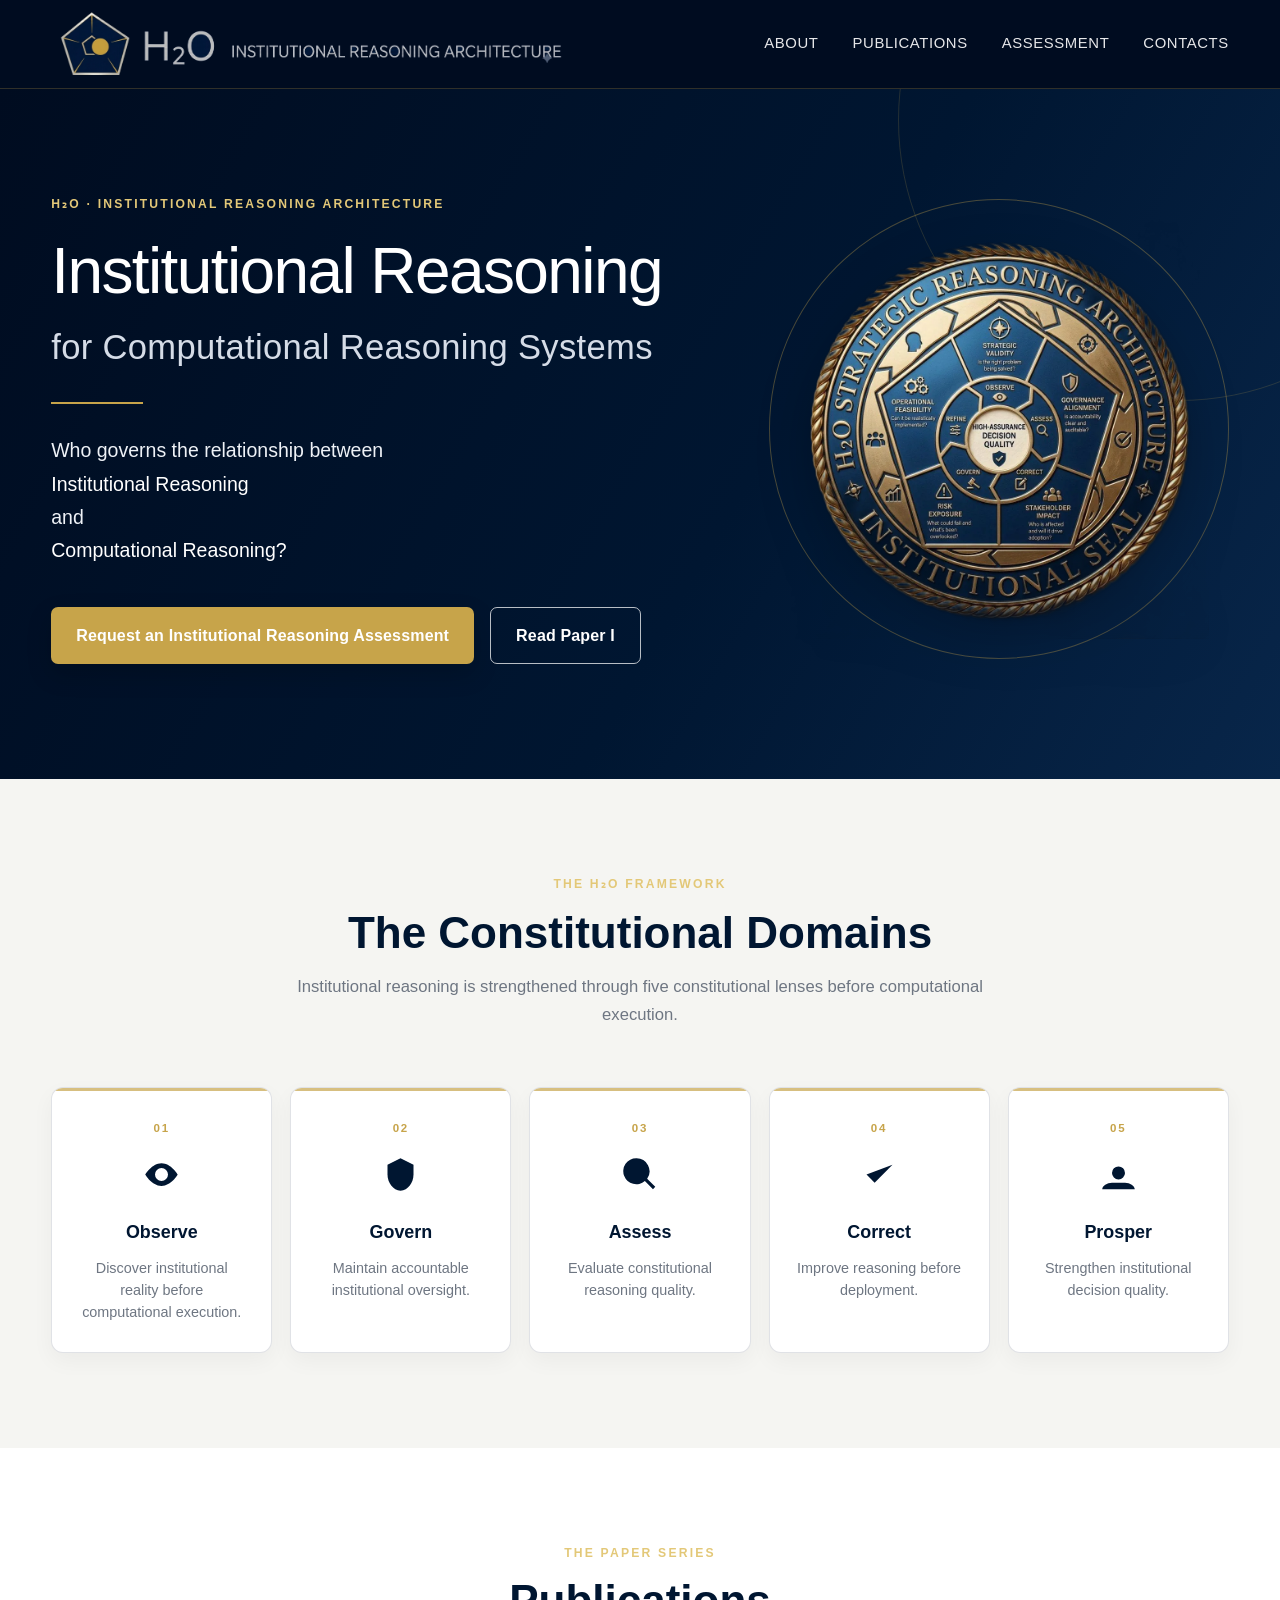
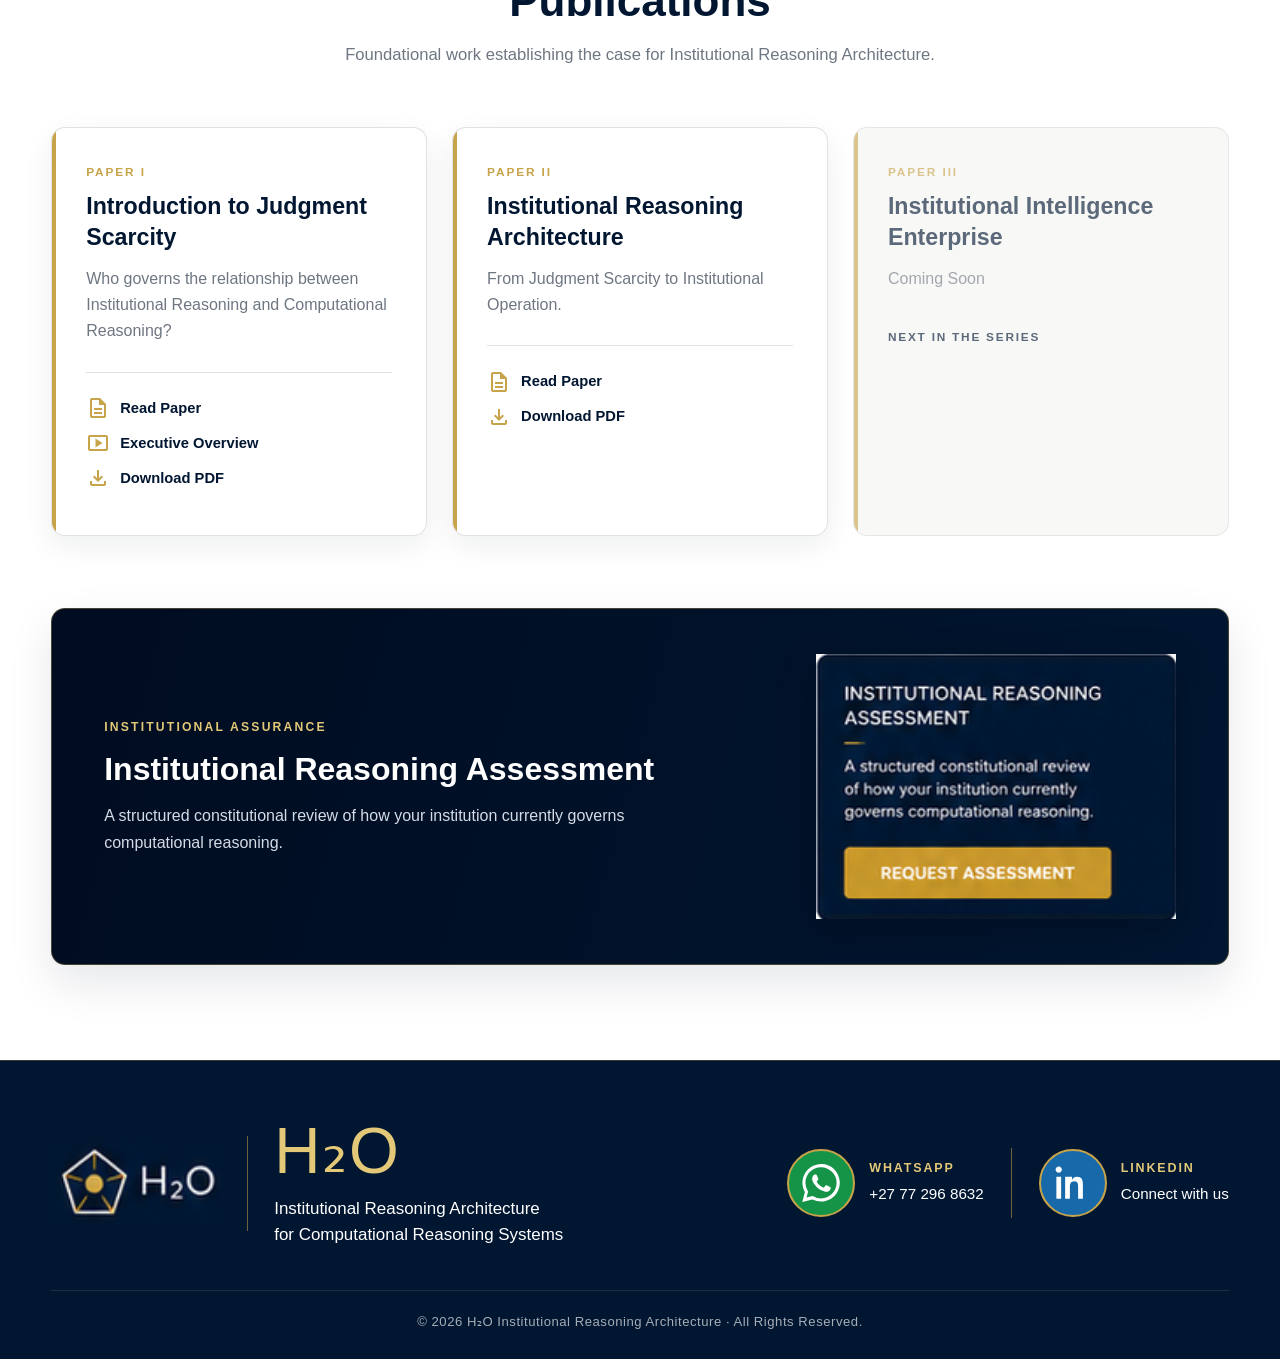
==== commit 55f06544: "Marker 008 — fix footer SVG path after visual-system reconstruction" ====
--- a/index.html
+++ b/index.html
@@ -139,7 +139,7 @@
 
         <div class="footer-social" aria-label="Contact H₂O">
             <a href="https://wa.me/27772968632" target="_blank" rel="noopener noreferrer" aria-label="WhatsApp +27 77 296 8632" class="contact-social whatsapp">
-                <span class="social-icon"><svg viewBox="0 0 24 24" aria-hidden="true"><path d="M20.52 3.48A11.78 11.78 0 0 0 12.08 0C5.56.0.26 5.3.26 11.82c0 2.08.54 4.11 1.57 5.9L.16 24l6.43-1.64a11.8 11.8 0 0 0 5.48 1.35h.01c6.51 0 11.81-5.3 11.81-11.82 0-3.16-1.23-6.13-3.37-8.41zM12.08 21.73h-.01a9.84 9.84 0 0 1-5.02-1.37l-.36-.21-3.82.98 1.02-3.72-.23-.38a9.82 9.82 0 0 1-1.51-5.21c0-5.42 4.41-9.83 9.84-9.83 2.63 0 5.1 1.03 6.96 2.9a9.78 9.78 0 0 1 2.88 6.97c0 5.42-4.41 9.83-9.75 9.87zm5.4-7.37c-.29-.15-1.7-.84-1.96-.94-.26-.1-.45-.15-.64.15-.19.29-.74.94-.91 1.13-.17.19-.33.22-.62.07-1.7-.85-2.81-1.52-3.93-3.44-.3-.52.3-.48.86-1.6.1-.2.05-.37-.03-.52-.07-.15-.64-1.54-.88-2.11-.23-.55-.47-.48-.64-.49h-.55c-.19 0-.5.07-.76.37-.26.29-1 1-1 2.43s1.03 2.82 1.17 3.02c.14.19 2.03 3.1 4.92 4.35.69.3 1.22.48 1.64.62.69.22 1.32.19 1.82.12.56-.08 1.7-.69 1.94-1.36.24-.67.24-1.24.17-1.36-.07-.12-.26-.19-.55-.34z"/></svg></span>
+                <span class="social-icon"><svg viewBox="0 0 24 24" aria-hidden="true"><path d="M20.52 3.48A11.78 11.78 0 0 0 12.08 0C5.56 0 .26 5.3 .26 11.82c0 2.08 .54 4.11 1.57 5.9L.16 24l6.43-1.64a11.8 11.8 0 0 0 5.48 1.35h.01c6.51 0 11.81-5.3 11.81-11.82 0-3.16-1.23-6.13-3.37-8.41zM12.08 21.73h-.01a9.84 9.84 0 0 1-5.02-1.37l-.36-.21-3.82.98 1.02-3.72-.23-.38a9.82 9.82 0 0 1-1.51-5.21c0-5.42 4.41-9.83 9.84-9.83 2.63 0 5.1 1.03 6.96 2.9a9.78 9.78 0 0 1 2.88 6.97c0 5.42-4.41 9.83-9.75 9.87zm5.4-7.37c-.29-.15-1.7-.84-1.96-.94-.26-.1-.45-.15-.64.15-.19.29-.74.94-.91 1.13-.17.19-.33.22-.62.07-1.7-.85-2.81-1.52-3.93-3.44-.3-.52.3-.48.86-1.6.1-.2.05-.37-.03-.52-.07-.15-.64-1.54-.88-2.11-.23-.55-.47-.48-.64-.49h-.55c-.19 0-.5.07-.76.37-.26.29-1 1-1 2.43s1.03 2.82 1.17 3.02c.14.19 2.03 3.1 4.92 4.35.69.3 1.22.48 1.64.62.69.22 1.32.19 1.82.12.56-.08 1.7-.69 1.94-1.36.24-.67.24-1.24.17-1.36-.07-.12-.26-.19-.55-.34z"/></svg></span>
                 <span class="social-copy"><strong>WHATSAPP</strong><small>+27 77 296 8632</small></span>
             </a>
             <div class="social-separator" aria-hidden="true"></div>
--- a/assets/css/style.css
+++ b/assets/css/style.css
@@ -1,585 +1,307 @@
 /* ==========================================================
-   H2O Institution
-   Artifact A-002
-   Production CSS RC1
+   H₂O INSTITUTIONAL REASONING ARCHITECTURE
+   Marker 008 — Production Visual System
 ========================================================== */
 
 :root{
-
     --navy:#001631;
-    --gold:#C7A44A;
-    --white:#FCFCFA;
-    --stone:#F5F5F2;
-    --graphite:#1E232B;
-    --grey:#6E7682;
-
+    --navy-deep:#000c20;
+    --gold:#c7a44a;
+    --gold-light:#e3c878;
+    --white:#fcfcfa;
+    --stone:#f5f5f2;
+    --graphite:#1e232b;
+    --grey:#6e7682;
+    --line:rgba(0,22,49,.12);
+    --gold-line:rgba(199,164,74,.55);
+    --shadow:0 18px 45px rgba(0,22,49,.10);
     --radius:14px;
-
-}
-
-*{
-
-    margin:0;
-    padding:0;
-    box-sizing:border-box;
-
-}
-
-html{
-
-    scroll-behavior:smooth;
-
-}
-
+}
+
+*{margin:0;padding:0;box-sizing:border-box;}
+html{scroll-behavior:smooth;}
 body{
-
     background:var(--white);
-
     color:var(--graphite);
-
-    font-family:
-        "Segoe UI",
-        Helvetica,
-        Arial,
-        sans-serif;
-
-    line-height:1.75;
-
-}
-
-/* ========================================================== */
-
-.container{
-
-    width:min(1180px,92%);
-    margin:auto;
-
-}
+    font-family:"Segoe UI",Helvetica,Arial,sans-serif;
+    line-height:1.7;
+}
+a{transition:all .2s ease;}
+.container{width:min(1180px,92%);margin:auto;}
 
 /* ==========================================================
 HEADER
 ========================================================== */
-
 header{
-
-    background:#000E22;
-
+    background:var(--navy-deep);
     color:white;
-
     position:sticky;
-
     top:0;
-
     z-index:1000;
-
-}
-
+    border-bottom:1px solid rgba(199,164,74,.24);
+}
 .nav{
-
     display:flex;
-
     justify-content:space-between;
-
-    align-items:center;
-
-    padding:22px 0;
-
-}
-
-.brand h1{
-
-    font-size:2.3rem;
-
+    align-items:center;
+    min-height:88px;
+    gap:35px;
+}
+.brand{display:block;line-height:0;}
+.header-masthead{display:block;width:min(520px,45vw);height:auto;}
+nav{display:flex;align-items:center;gap:34px;}
+nav a{
+    color:#fff;
+    text-decoration:none;
+    font-size:.93rem;
+    letter-spacing:.04em;
+    opacity:.9;
+    white-space:nowrap;
+}
+nav a:hover{color:var(--gold-light);opacity:1;}
+
+/* ==========================================================
+HERO
+========================================================== */
+.hero{
+    position:relative;
+    overflow:hidden;
+    background:linear-gradient(120deg,var(--navy-deep) 0%,var(--navy) 58%,#08264a 100%);
+    color:white;
+    padding:105px 0 115px;
+}
+.hero:after{
+    content:"";
+    position:absolute;
+    width:560px;
+    height:560px;
+    right:-180px;
+    top:-250px;
+    border:1px solid rgba(199,164,74,.18);
+    border-radius:50%;
+}
+.hero-grid{
+    position:relative;
+    z-index:1;
+    display:grid;
+    grid-template-columns:1.18fr .82fr;
+    gap:55px;
+    align-items:center;
+}
+.eyebrow,.section-kicker{
+    color:var(--gold-light);
+    font-size:.76rem;
+    font-weight:700;
+    letter-spacing:.18em;
+    text-transform:uppercase;
+}
+.eyebrow{margin-bottom:22px;}
+.hero h1{
+    font-size:clamp(2.65rem,5vw,4.7rem);
+    line-height:1.08;
     font-weight:300;
-
-    letter-spacing:4px;
-
-}
-
-.header-masthead{
-
+    letter-spacing:-.025em;
+}
+.hero h1 span{
     display:block;
-
-    width:560px;
-
-    height:auto;
-
-}
-
-.brand p{
-
-    color:#D5DCE7;
-
-}
-
-nav a{
-
-    color:white;
-
+    color:#d5dce7;
+    font-size:.54em;
+    line-height:1.35;
+    font-weight:300;
+    letter-spacing:.01em;
+    margin-top:18px;
+}
+.hero-rule{
+    width:92px;
+    height:2px;
+    background:var(--gold);
+    margin:32px 0 30px;
+}
+.hero-question{
+    font-size:1.22rem;
+    max-width:670px;
+    color:#eef2f7;
+    margin-bottom:40px;
+}
+.hero-question strong{color:#fff;font-weight:500;}
+.hero-buttons{display:flex;gap:16px;flex-wrap:wrap;}
+.btn-gold,.btn-outline{
+    display:inline-flex;
+    align-items:center;
+    justify-content:center;
+    min-height:54px;
+    padding:14px 25px;
+    border-radius:7px;
     text-decoration:none;
-
-    margin-left:30px;
-
-    opacity:.9;
-
-}
-
-nav a:hover{
-
-    color:var(--gold);
-
-}
-
-/* ==========================================================
-HERO
-========================================================== */
-
-.hero{
-
-    background:var(--navy);
-
-    color:white;
-
-    padding:90px 0 100px;
-
-}
-
-.hero-grid{
-
+    font-weight:600;
+    letter-spacing:.01em;
+}
+.btn-gold{background:var(--gold);color:#fff;box-shadow:0 10px 25px rgba(0,0,0,.18);}
+.btn-gold:hover{background:var(--gold-light);color:var(--navy-deep);transform:translateY(-2px);}
+.btn-outline{border:1px solid rgba(255,255,255,.72);color:#fff;}
+.btn-outline:hover{background:#fff;color:var(--navy);transform:translateY(-2px);}
+.hero-right{display:flex;justify-content:flex-end;}
+.hero-seal-wrap{position:relative;padding:20px;}
+.hero-seal-wrap:before{
+    content:"";
+    position:absolute;
+    inset:0;
+    border:1px solid var(--gold-line);
+    border-radius:50%;
+    opacity:.65;
+}
+.seal{width:min(420px,100%);display:block;filter:drop-shadow(0 20px 25px rgba(0,0,0,.25));}
+
+/* ==========================================================
+SECTIONS
+========================================================== */
+section{padding:95px 0;}
+.domains{background:var(--stone);}
+.publications{background:#fff;}
+.section-title{text-align:center;max-width:760px;margin:0 auto 58px;}
+.section-title .section-kicker{margin-bottom:12px;}
+.section-title h2{font-size:clamp(2rem,3.5vw,2.75rem);color:var(--navy);line-height:1.2;margin-bottom:13px;}
+.section-title p{color:var(--grey);font-size:1.04rem;}
+
+/* ==========================================================
+DOMAIN CARDS
+========================================================== */
+.domain-grid{display:grid;grid-template-columns:repeat(5,1fr);gap:18px;}
+.domain-card{
+    position:relative;
+    background:#fff;
+    border:1px solid var(--line);
+    border-radius:12px;
+    padding:31px 23px 28px;
+    text-align:center;
+    box-shadow:0 8px 22px rgba(0,0,0,.045);
+    overflow:hidden;
+}
+.domain-card:before{content:"";position:absolute;left:0;right:0;top:0;height:3px;background:var(--gold);opacity:.7;}
+.domain-card:hover{transform:translateY(-4px);box-shadow:var(--shadow);}
+.domain-number{color:var(--gold);font-size:.72rem;font-weight:700;letter-spacing:.16em;margin-bottom:16px;}
+.domain-icon svg{width:39px;height:39px;fill:var(--navy);margin-bottom:15px;}
+.domain-card h3{color:var(--navy);font-size:1.12rem;margin-bottom:9px;}
+.domain-card p{color:var(--grey);font-size:.9rem;line-height:1.55;}
+
+/* ==========================================================
+PUBLICATIONS
+========================================================== */
+.publication-grid{display:grid;grid-template-columns:repeat(3,1fr);gap:25px;}
+.publication-card{
+    position:relative;
+    background:var(--stone);
+    border:1px solid var(--line);
+    border-radius:var(--radius);
+    padding:34px;
+    min-height:355px;
+    overflow:hidden;
+}
+.publication-card:before{content:"";position:absolute;left:0;top:0;bottom:0;width:4px;background:var(--gold);}
+.publication-card.featured{background:#fff;box-shadow:0 10px 30px rgba(0,22,49,.07);}
+.publication-card h3{color:var(--navy);font-size:1.45rem;line-height:1.3;margin:9px 0 14px;}
+.publication-card p{color:var(--grey);line-height:1.65;}
+.card-index{color:var(--gold);font-size:.74rem;font-weight:700;letter-spacing:.16em;}
+.publication-links{margin-top:27px;border-top:1px solid var(--line);padding-top:13px;}
+.publication-links a{
+    display:flex;
+    align-items:center;
+    margin:10px 0;
+    color:var(--navy);
+    text-decoration:none;
+    font-weight:600;
+    font-size:.92rem;
+}
+.publication-links a:hover{color:var(--gold);transform:translateX(3px);}
+.material-symbols-outlined{vertical-align:middle;font-size:21px;margin-right:10px;color:var(--gold);}
+.coming-soon{opacity:.64;}
+.coming-label{margin-top:35px;color:var(--navy);font-size:.74rem;font-weight:700;letter-spacing:.15em;}
+
+/* ==========================================================
+ASSESSMENT
+========================================================== */
+.assessment-panel{
+    margin-top:72px;
+    padding:45px 52px;
+    background:linear-gradient(105deg,var(--navy-deep),var(--navy));
+    border-radius:14px;
+    border:1px solid rgba(199,164,74,.35);
     display:grid;
-
-    grid-template-columns:1.3fr 1fr;
-
-    gap:70px;
-
-    align-items:center;
-
-}
-
-.hero h2{
-
-    font-size:4.5rem;
-
-    font-weight:200;
-
-}
-
-.hero h3{
-
-    font-size:2rem;
-
-    margin-top:10px;
-
-}
-
-.hero h4{
-
-    color:#C8D2E2;
-
-    font-weight:300;
-
-    margin-bottom:40px;
-
-}
-
-.hero-question{
-
-    font-size:1.55rem;
-
-    max-width:700px;
-
-    margin-bottom:50px;
-
-}
-
-.seal{
-
-    width: 425px;
-
-    display:block;
-
-    margin-left:auto;
-
-    margin-top:-180px;
-
-}
-
-/* ==========================================================
-BUTTONS
-========================================================== */
-
-.hero-buttons{
-
-    display:flex;
-
-    gap:18px;
-
-    flex-wrap:wrap;
-
-}
-
-.btn-gold{
-
-    background:var(--gold);
-
-    color:white;
-
-    padding:18px 32px;
-
-    text-decoration:none;
-
-    border-radius:8px;
-
-}
-
-.btn-outline{
-
-    border:2px solid white;
-
-    color:white;
-
-    padding:18px 30px;
-
-    text-decoration:none;
-
-    border-radius:8px;
-
-}
-
-.btn-outline:hover{
-
-    background:white;
-
-    color:var(--navy);
-
-}
-
-/* ==========================================================
-SECTIONS
-========================================================== */
-
-section{
-
-    padding:90px 0;
-
-}
-
-.domains{
-
-    background:var(--stone);
-
-}
-
-.publications{
-
-    background:white;
-
-}
-
-.section-title{
-
-    text-align:center;
-
-    margin-bottom:60px;
-
-}
-
-.section-title h2{
-
-    font-size:2.4rem;
-
-    margin-bottom:15px;
-
-}
-
-/* ==========================================================
-DOMAIN CARDS
-========================================================== */
-
-.domain-grid{
-
-    display:grid;
-
-    grid-template-columns:repeat(5,1fr);
-
-    gap:25px;
-
-}
-
-.domain-card{
-
-    background:white;
-
-    border-radius:var(--radius);
-
-    padding:30px;
-
-    text-align:center;
-
-    box-shadow:0 12px 28px rgba(0,0,0,.05);
-
-}
-
-.domain-icon svg{
-
-    width:42px;
-
-    fill:var(--navy);
-
-    margin-bottom:20px;
-
-}
-
-/* ==========================================================
-PUBLICATIONS
-========================================================== */
-
-.publication-grid{
-
-    display:grid;
-
-    grid-template-columns:repeat(3,1fr);
-
-    gap:30px;
-
-}
-
-.publication-card{
-
-    background:var(--stone);
-
-    border-radius:var(--radius);
-
-    padding:35px;
-
-}
-
-.publication-card.coming-soon{
-
-    opacity:0.55;
-
-    filter:grayscale(15%);
-
-}
-
-.publication-card h3{
-
-    color:var(--navy);
-
-    margin-bottom:12px;
-
-}
-
-.publication-links{
-
-    margin-top:30px;
-
-}
-
-.publication-links a{
-
-    display:block;
-
-    margin:12px 0;
-
-    color:var(--navy);
-
-    text-decoration:none;
-
-}
-
-/* ==========================================================
-ASSESSMENT
-========================================================== */
-
-.assessment-panel{
-
-    margin-top:70px;
-
-    text-align:center;
-
-}
-
-.assessment-panel img{
-
-    max-width:650px;
-
-    width:100%;
-
-    transition:.25s;
-
-}
-
-.assessment-panel img:hover{
-
-    transform:translateY(-4px);
-
-}
-
-/* ==========================================================
-FOOTER
-========================================================== */
-
-footer{
-
-    background:var(--navy);
-
-    color:white;
-
-    padding:70px 0;
-
-}
-
-.footer-grid{
-
-    display:grid;
-
-    grid-template-columns:2fr 1fr 1fr;
-
-    gap:40px;
-
-    align-items:center;
-
-}
-
-.footer-brand{
-
-    display:flex;
-
-    align-items:center;
-
-    gap:25px;
-
-}
-
-.footer-brand img{
-
-    width:95px;
-
-}
-
-.footer-links a{
-
-    display:block;
-
-    color:white;
-
-    text-decoration:none;
-
-    margin:10px 0;
-
-}
-
-.footer-social svg{
-
-    width:32px;
-
-    fill:white;
-
-}
-
-.footer-social svg:hover{
-
-    fill:var(--gold);
-
-}
-
-/* ==========================================================
-FOOTER BOTTOM
-========================================================== */
-
-.footer-bottom{
-
-    margin-top:40px;
-
-    padding-top:25px;
-
-    border-top:1px solid rgba(255,255,255,.10);
-
-    text-align:center;
-
-}
-
-.footer-bottom p{
-
-    margin:0;
-
-    color:rgba(255,255,255,.75);
-
-    font-size:.90rem;
-
-    line-height:1.8;
-
-    letter-spacing:.04em;
-
-}
+    grid-template-columns:1fr 360px;
+    gap:45px;
+    align-items:center;
+    box-shadow:var(--shadow);
+}
+.assessment-copy .section-kicker{margin-bottom:13px;}
+.assessment-copy h2{color:#fff;font-size:2rem;line-height:1.2;margin-bottom:13px;}
+.assessment-copy p{color:#d5dce7;max-width:590px;}
+.assessment-badge-link{display:block;line-height:0;}
+.assessment-panel img{display:block;width:100%;max-width:360px;margin:auto;filter:drop-shadow(0 12px 18px rgba(0,0,0,.22));}
+.assessment-badge-link:hover img{transform:translateY(-4px) scale(1.015);}
+
+/* ==========================================================
+FOOTER — generated visual translated into semantic HTML/CSS
+========================================================== */
+footer{background:var(--navy);color:#fff;padding:58px 0 25px;border-top:1px solid rgba(199,164,74,.25);}
+.footer-main{display:flex;justify-content:space-between;align-items:center;gap:55px;}
+.footer-brand{display:flex;align-items:center;gap:26px;min-width:0;}
+.footer-brand img{width:170px;max-width:23vw;height:auto;display:block;}
+.footer-divider{width:1px;height:95px;background:var(--gold-line);flex:0 0 1px;}
+.footer-title{color:var(--gold-light);font-size:4rem;line-height:1;font-weight:400;letter-spacing:.02em;margin-bottom:13px;}
+.footer-brand-copy p{color:#fff;font-size:1.06rem;line-height:1.55;}
+.footer-social{display:flex;align-items:center;gap:27px;}
+.contact-social{display:flex;align-items:center;gap:14px;color:#fff;text-decoration:none;}
+.contact-social:hover{color:var(--gold-light);}
+.social-icon{width:68px;height:68px;border:2px solid var(--gold);border-radius:50%;display:grid;place-items:center;background:rgba(255,255,255,.03);}
+.social-icon svg{width:38px;height:38px;fill:#fff;}
+.whatsapp .social-icon{background:#159447;}
+.linkedin .social-icon{background:#1769aa;}
+.social-copy{display:flex;flex-direction:column;}
+.social-copy strong{color:var(--gold-light);font-size:.78rem;letter-spacing:.15em;line-height:1.2;}
+.social-copy small{color:#fff;font-size:.95rem;margin-top:5px;white-space:nowrap;}
+.social-separator{width:1px;height:70px;background:var(--gold-line);}
+.footer-bottom{margin-top:42px;padding-top:20px;border-top:1px solid rgba(255,255,255,.10);text-align:center;}
+.footer-bottom p{color:rgba(255,255,255,.65);font-size:.82rem;letter-spacing:.04em;}
 
 /* ==========================================================
 RESPONSIVE
 ========================================================== */
-
-@media(max-width:980px){
-
-.hero-grid{
-
-grid-template-columns:1fr;
-
-text-align:center;
-
-}
-
-.seal{
-
-margin:auto;
-
-}
-
-.domain-grid{
-
-grid-template-columns:1fr 1fr;
-
-}
-
-.publication-grid{
-
-grid-template-columns:1fr;
-
-}
-
-.footer-grid{
-
-grid-template-columns:1fr;
-
-text-align:center;
-
-}
-
-.footer-brand{
-
-justify-content:center;
-
-}
-
-nav{
-
-display:none;
-
-}
-
-}
-/* ==========================================
-Material Symbols
-========================================== */
-
-.material-symbols-outlined{
-
-    vertical-align:middle;
-
-    font-size:22px;
-
-    margin-right:8px;
-
-    color:#001631;
-
-}
-
+@media(max-width:1050px){
+    .header-masthead{width:430px;}
+    nav{gap:20px;}
+    .domain-grid{grid-template-columns:repeat(3,1fr);}
+    .footer-main{flex-direction:column;align-items:stretch;}
+    .footer-social{justify-content:center;}
+}
+@media(max-width:800px){
+    .nav{min-height:74px;}
+    .header-masthead{width:330px;max-width:75vw;}
+    nav{display:none;}
+    .hero{padding:72px 0 82px;}
+    .hero-grid{grid-template-columns:1fr;text-align:center;}
+    .hero-rule{margin:25px auto;}
+    .hero-buttons{justify-content:center;}
+    .hero-right{justify-content:center;order:-1;}
+    .hero-seal-wrap{width:min(310px,78vw);padding:12px;}
+    .domain-grid{grid-template-columns:1fr 1fr;}
+    .publication-grid{grid-template-columns:1fr;}
+    .assessment-panel{grid-template-columns:1fr;text-align:center;padding:38px 28px;}
+    .assessment-copy p{margin:auto;}
+    .assessment-panel img{max-width:330px;}
+    .footer-brand{justify-content:center;}
+}
+@media(max-width:560px){
+    section{padding:72px 0;}
+    .domain-grid{grid-template-columns:1fr;}
+    .hero h1{font-size:2.6rem;}
+    .hero h1 span{font-size:.58em;}
+    .hero-question{font-size:1.05rem;}
+    .btn-gold,.btn-outline{width:100%;}
+    .footer-brand{flex-wrap:wrap;text-align:center;}
+    .footer-brand img{width:145px;max-width:45vw;}
+    .footer-divider{display:none;}
+    .footer-brand-copy{width:100%;}
+    .footer-title{font-size:3rem;}
+    .footer-social{flex-wrap:wrap;}
+    .social-separator{display:none;}
+}
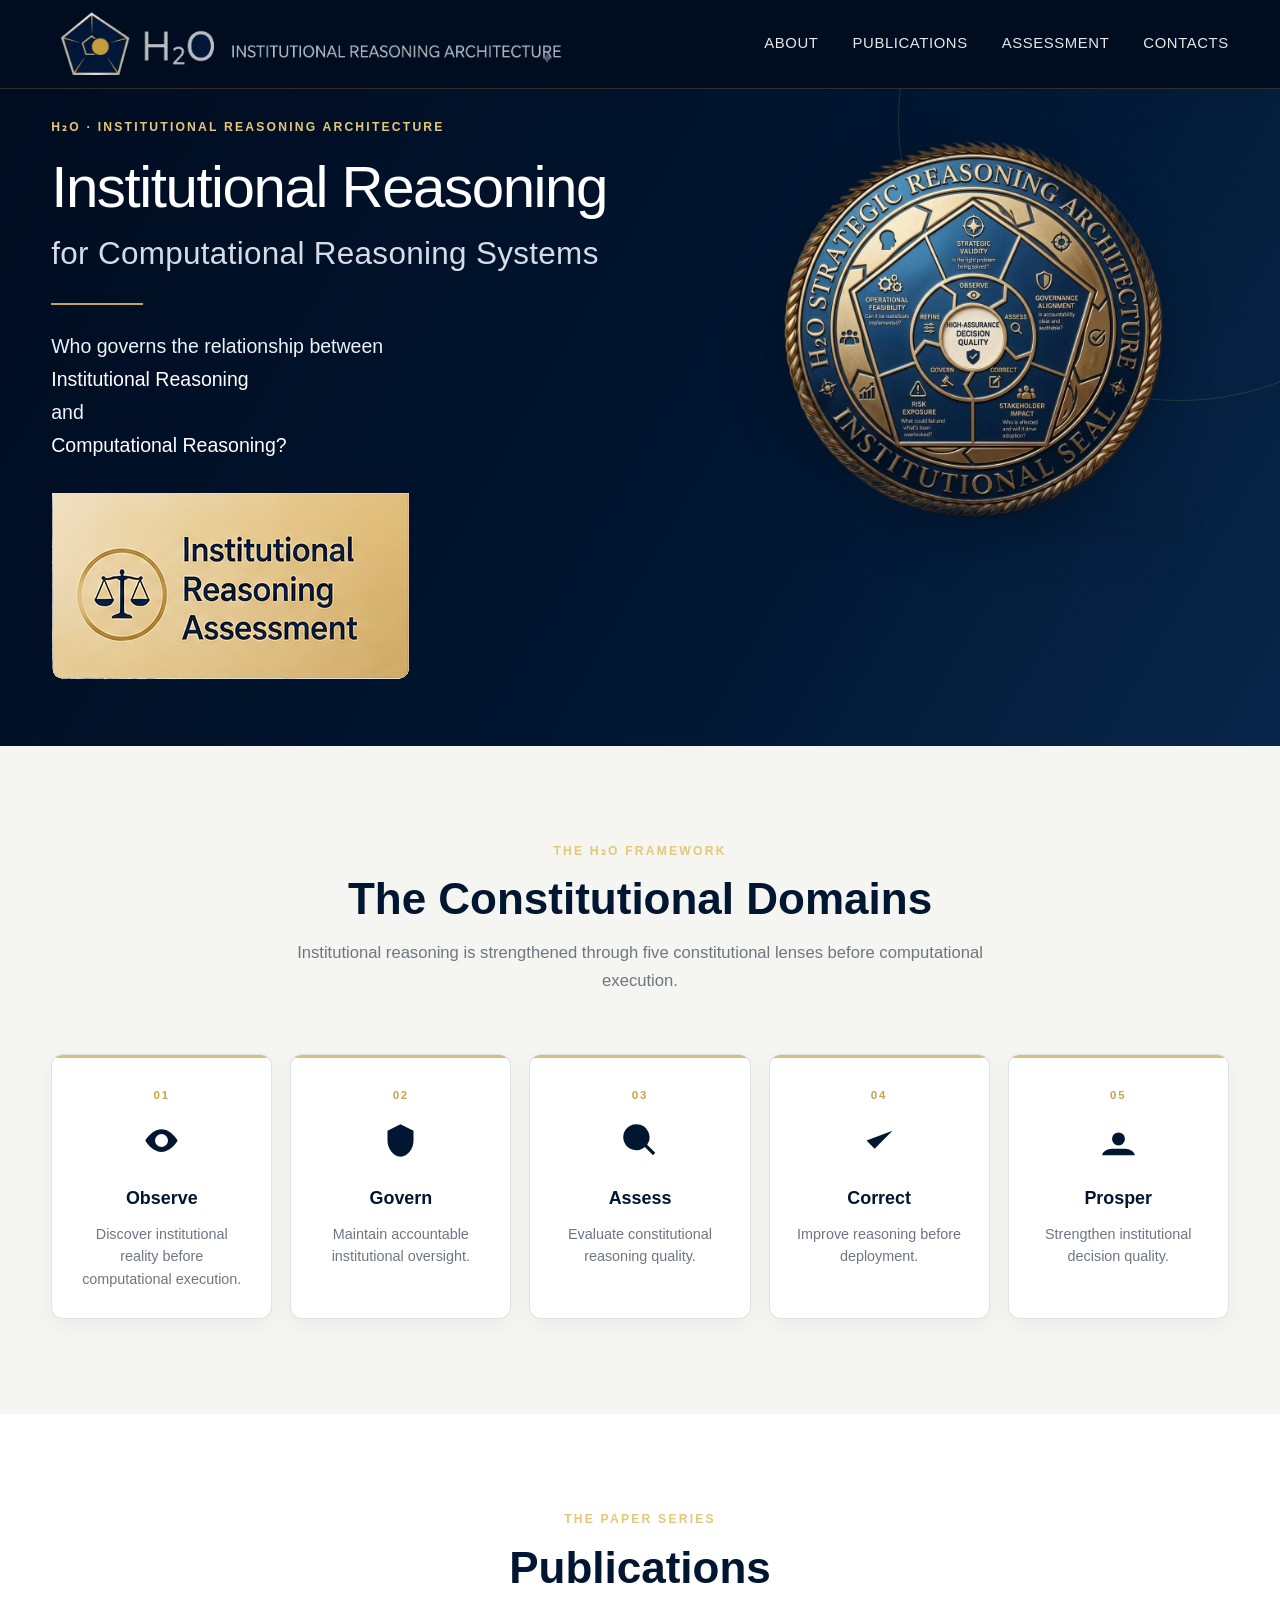
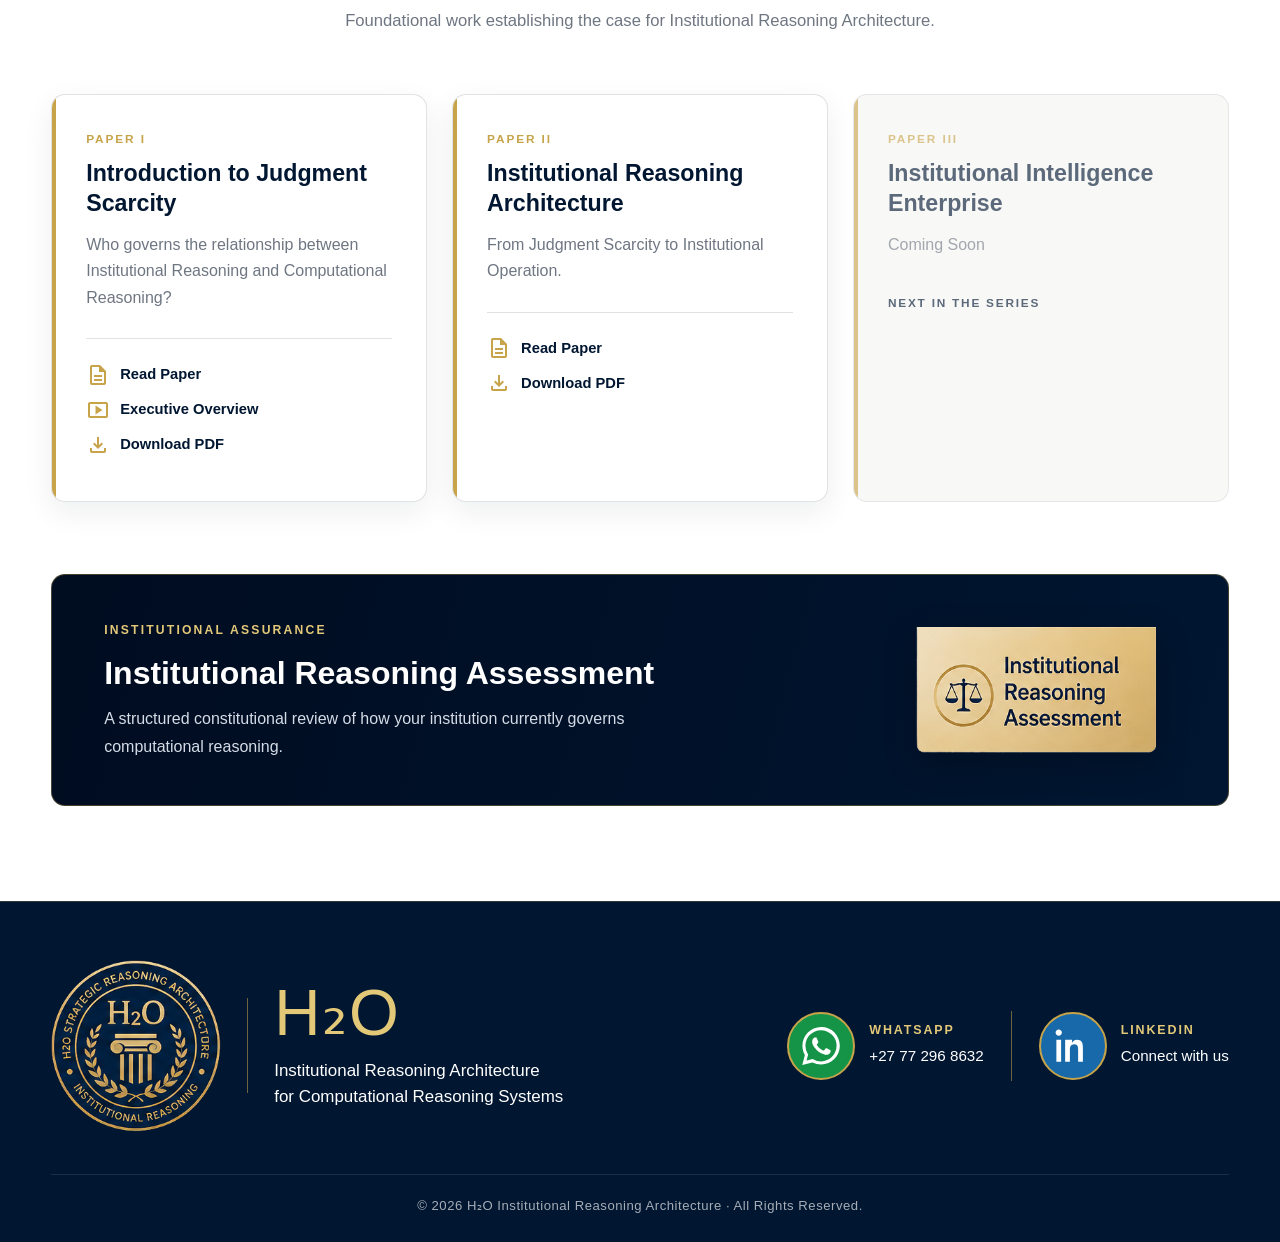
==== commit 3c42099f: "Clean hero assessment implementation and remove Paper I hero link" ====
--- a/index.html
+++ b/index.html
@@ -44,8 +44,9 @@
                 <strong>Computational Reasoning?</strong>
             </p>
             <div class="hero-buttons">
-                <a href="#assessment" class="btn-gold">Request an Institutional Reasoning Assessment</a>
-                <a href="assets/Paper_001_Constitutional_Edition.pdf" class="btn-outline">Read Paper I</a>
+                <a href="#assessment" class="assessment-hero-link" aria-label="Request an Institutional Reasoning Assessment">
+                    <img src="assets/images/assessment-box.png" alt="Institutional Reasoning Assessment">
+                </a>
             </div>
         </div>
         <div class="hero-right">
@@ -139,12 +140,12 @@
 
         <div class="footer-social" aria-label="Contact H₂O">
             <a href="https://wa.me/27772968632" target="_blank" rel="noopener noreferrer" aria-label="WhatsApp +27 77 296 8632" class="contact-social whatsapp">
-                <span class="social-icon"><svg viewBox="0 0 24 24" aria-hidden="true"><path d="M20.52 3.48A11.78 11.78 0 0 0 12.08 0C5.56 0 .26 5.3 .26 11.82c0 2.08 .54 4.11 1.57 5.9L.16 24l6.43-1.64a11.8 11.8 0 0 0 5.48 1.35h.01c6.51 0 11.81-5.3 11.81-11.82 0-3.16-1.23-6.13-3.37-8.41zM12.08 21.73h-.01a9.84 9.84 0 0 1-5.02-1.37l-.36-.21-3.82.98 1.02-3.72-.23-.38a9.82 9.82 0 0 1-1.51-5.21c0-5.42 4.41-9.83 9.84-9.83 2.63 0 5.1 1.03 6.96 2.9a9.78 9.78 0 0 1 2.88 6.97c0 5.42-4.41 9.83-9.75 9.87zm5.4-7.37c-.29-.15-1.7-.84-1.96-.94-.26-.1-.45-.15-.64.15-.19.29-.74.94-.91 1.13-.17.19-.33.22-.62.07-1.7-.85-2.81-1.52-3.93-3.44-.3-.52.3-.48.86-1.6.1-.2.05-.37-.03-.52-.07-.15-.64-1.54-.88-2.11-.23-.55-.47-.48-.64-.49h-.55c-.19 0-.5.07-.76.37-.26.29-1 1-1 2.43s1.03 2.82 1.17 3.02c.14.19 2.03 3.1 4.92 4.35.69.3 1.22.48 1.64.62.69.22 1.32.19 1.82.12.56-.08 1.7-.69 1.94-1.36.24-.67.24-1.24.17-1.36-.07-.12-.26-.19-.55-.34z"/></svg></span>
+                <span class="social-icon"><svg viewBox="0 0 24 24" aria-hidden="true"><path d="M20.52 3.48A11.78 11.78 0 0 0 12.08 0C5.56 .0 .26 5.3 .26 11.82c0 2.08 .54 4.11 1.57 5.9L.16 24l6.43-1.64a11.8 11.8 0 0 0 5.48 1.35h.01c6.51 0 11.81-5.3 11.81-11.82 0-3.16-1.23-6.13-3.37-8.41zM12.08 21.73h-.01a9.84 9.84 0 0 1-5.02-1.37l-.36-.21-3.82.98 1.02-3.72-.23-.38a9.82 9.82 0 0 1-1.51-5.21c0-5.42 4.41-9.83 9.84-9.83 2.63 0 5.1 1.03 6.96 2.9a9.78 9.78 0 0 1 2.88 6.97c0 5.42-4.41 9.83-9.75 9.87zm5.4-7.37c-.29-.15-1.7-.84-1.96-.94-.26-.1-.45-.15-.64.15-.19.29-.74.94-.91 1.13-.17.19-.33.22-.62.07-1.7-.85-2.81-1.52-3.93-3.44-.3-.52 .3-.48 .86-1.6.1-.2 .05-.37-.03-.52-.07-.15-.64-1.54-.88-2.11-.23-.55-.47-.48-.64-.49h-.55c-.19 0-.5 .07-.76 .37-.26 .29-1 1-1 2.43s1.03 2.82 1.17 3.02c.14 .19 2.03 3.1 4.92 4.35.69 .3 1.22 .48 1.64 .62.69 .22 1.32 .19 1.82 .12.56-.08 1.7-.69 1.94-1.36.24-.67 .24-1.24 .17-1.36-.07-.12-.26-.19-.55-.34z"/></svg></span>
                 <span class="social-copy"><strong>WHATSAPP</strong><small>+27 77 296 8632</small></span>
             </a>
             <div class="social-separator" aria-hidden="true"></div>
             <a href="https://ca.linkedin.com/in/heinrich-sauberman-49ab6b242" target="_blank" rel="noopener noreferrer" aria-label="LinkedIn" class="contact-social linkedin">
-                <span class="social-icon"><svg viewBox="0 0 24 24" aria-hidden="true"><path d="M4.98 3.5C4.98 4.6 4.1 5.5 3 5.5S1 4.6 1 3.5 1.9 1.5 3 1.5s1.98.9 1.98 2zM1.5 8h3V22h-3V8zm7 0h2.9v1.9h.04c.4-.8 1.4-1.9 3-1.9 3.2 0 3.8 2.1 3.8 4.8V22h-3v-7.2c0-1.7 0-3.9-2.4-3.9s-2.8 1.8-2.8 3.8V22h-3V8z"/></svg></span>
+                <span class="social-icon"><svg viewBox="0 0 24 24" aria-hidden="true"><path d="M4.98 3.5C4.98 4.6 4.1 5.5 3 5.5S1 4.6 1 3.5 1.9 1.5 3 1.5s1.98 .9 1.98 2zM1.5 8h3V22h-3V8zm7 0h2.9v1.9h.04c.4-.8 1.4-1.9 3-1.9 3.2 0 3.8 2.1 3.8 4.8V22h-3v-7.2c0-1.7 0-3.9-2.4-3.9s-2.8 1.8-2.8 3.8V22h-3V8z"/></svg></span>
                 <span class="social-copy"><strong>LINKEDIN</strong><small>Connect with us</small></span>
             </a>
         </div>
--- a/assets/css/style.css
+++ b/assets/css/style.css
@@ -20,141 +20,38 @@
 
 *{margin:0;padding:0;box-sizing:border-box;}
 html{scroll-behavior:smooth;}
-body{
-    background:var(--white);
-    color:var(--graphite);
-    font-family:"Segoe UI",Helvetica,Arial,sans-serif;
-    line-height:1.7;
-}
+body{background:var(--white);color:var(--graphite);font-family:"Segoe UI",Helvetica,Arial,sans-serif;line-height:1.7;}
 a{transition:all .2s ease;}
 .container{width:min(1180px,92%);margin:auto;}
-
-/* ==========================================================
-HEADER
-========================================================== */
-header{
-    background:var(--navy-deep);
-    color:white;
-    position:sticky;
-    top:0;
-    z-index:1000;
-    border-bottom:1px solid rgba(199,164,74,.24);
-}
-.nav{
-    display:flex;
-    justify-content:space-between;
-    align-items:center;
-    min-height:88px;
-    gap:35px;
-}
+header{background:var(--navy-deep);color:white;position:sticky;top:0;z-index:1000;border-bottom:1px solid rgba(199,164,74,.24);}
+.nav{display:flex;justify-content:space-between;align-items:center;min-height:88px;gap:35px;}
 .brand{display:block;line-height:0;}
 .header-masthead{display:block;width:min(520px,45vw);height:auto;}
 nav{display:flex;align-items:center;gap:34px;}
-nav a{
-    color:#fff;
-    text-decoration:none;
-    font-size:.93rem;
-    letter-spacing:.04em;
-    opacity:.9;
-    white-space:nowrap;
-}
+nav a{color:#fff;text-decoration:none;font-size:.93rem;letter-spacing:.04em;opacity:.9;white-space:nowrap;}
 nav a:hover{color:var(--gold-light);opacity:1;}
 
-/* ==========================================================
-HERO
-========================================================== */
-.hero{
-    position:relative;
-    overflow:hidden;
-    background:linear-gradient(120deg,var(--navy-deep) 0%,var(--navy) 58%,#08264a 100%);
-    color:white;
-    padding:105px 0 115px;
-}
-.hero:after{
-    content:"";
-    position:absolute;
-    width:560px;
-    height:560px;
-    right:-180px;
-    top:-250px;
-    border:1px solid rgba(199,164,74,.18);
-    border-radius:50%;
-}
-.hero-grid{
-    position:relative;
-    z-index:1;
-    display:grid;
-    grid-template-columns:1.18fr .82fr;
-    gap:55px;
-    align-items:center;
-}
-.eyebrow,.section-kicker{
-    color:var(--gold-light);
-    font-size:.76rem;
-    font-weight:700;
-    letter-spacing:.18em;
-    text-transform:uppercase;
-}
-.eyebrow{margin-bottom:22px;}
-.hero h1{
-    font-size:clamp(2.65rem,5vw,4.7rem);
-    line-height:1.08;
-    font-weight:300;
-    letter-spacing:-.025em;
-}
-.hero h1 span{
-    display:block;
-    color:#d5dce7;
-    font-size:.54em;
-    line-height:1.35;
-    font-weight:300;
-    letter-spacing:.01em;
-    margin-top:18px;
-}
-.hero-rule{
-    width:92px;
-    height:2px;
-    background:var(--gold);
-    margin:32px 0 30px;
-}
-.hero-question{
-    font-size:1.22rem;
-    max-width:670px;
-    color:#eef2f7;
-    margin-bottom:40px;
-}
+.hero{position:relative;overflow:hidden;background:linear-gradient(120deg,var(--navy-deep) 0%,var(--navy) 58%,#08264a 100%);color:white;padding:28px 0 58px;}
+.hero:after{content:"";position:absolute;width:560px;height:560px;right:-180px;top:-250px;border:1px solid rgba(199,164,74,.18);border-radius:50%;}
+.hero-grid{position:relative;z-index:1;display:grid;grid-template-columns:1.18fr .82fr;gap:42px;align-items:start;}
+.eyebrow,.section-kicker{color:var(--gold-light);font-size:.76rem;font-weight:700;letter-spacing:.18em;text-transform:uppercase;}
+.eyebrow{margin-bottom:18px;}
+.hero h1{font-size:clamp(2.45rem,4.55vw,4.25rem);line-height:1.06;font-weight:300;letter-spacing:-.025em;}
+.hero h1 span{display:block;color:#d5dce7;font-size:.54em;line-height:1.35;font-weight:300;letter-spacing:.01em;margin-top:16px;}
+.hero-rule{width:92px;height:2px;background:var(--gold);margin:27px 0 25px;}
+.hero-question{font-size:1.22rem;max-width:670px;color:#eef2f7;margin-bottom:30px;}
 .hero-question strong{color:#fff;font-weight:500;}
 .hero-buttons{display:flex;gap:16px;flex-wrap:wrap;}
-.btn-gold,.btn-outline{
-    display:inline-flex;
-    align-items:center;
-    justify-content:center;
-    min-height:54px;
-    padding:14px 25px;
-    border-radius:7px;
-    text-decoration:none;
-    font-weight:600;
-    letter-spacing:.01em;
-}
+.btn-gold,.btn-outline{display:inline-flex;align-items:center;justify-content:center;min-height:54px;padding:14px 25px;border-radius:7px;text-decoration:none;font-weight:600;letter-spacing:.01em;}
 .btn-gold{background:var(--gold);color:#fff;box-shadow:0 10px 25px rgba(0,0,0,.18);}
 .btn-gold:hover{background:var(--gold-light);color:var(--navy-deep);transform:translateY(-2px);}
 .btn-outline{border:1px solid rgba(255,255,255,.72);color:#fff;}
 .btn-outline:hover{background:#fff;color:var(--navy);transform:translateY(-2px);}
 .hero-right{display:flex;justify-content:flex-end;}
-.hero-seal-wrap{position:relative;padding:20px;}
-.hero-seal-wrap:before{
-    content:"";
-    position:absolute;
-    inset:0;
-    border:1px solid var(--gold-line);
-    border-radius:50%;
-    opacity:.65;
-}
+.hero-seal-wrap{position:relative;padding:0;}
+.hero-seal-wrap:before{display:none;}
 .seal{width:min(420px,100%);display:block;filter:drop-shadow(0 20px 25px rgba(0,0,0,.25));}
 
-/* ==========================================================
-SECTIONS
-========================================================== */
 section{padding:95px 0;}
 .domains{background:var(--stone);}
 .publications{background:#fff;}
@@ -162,21 +59,8 @@
 .section-title .section-kicker{margin-bottom:12px;}
 .section-title h2{font-size:clamp(2rem,3.5vw,2.75rem);color:var(--navy);line-height:1.2;margin-bottom:13px;}
 .section-title p{color:var(--grey);font-size:1.04rem;}
-
-/* ==========================================================
-DOMAIN CARDS
-========================================================== */
 .domain-grid{display:grid;grid-template-columns:repeat(5,1fr);gap:18px;}
-.domain-card{
-    position:relative;
-    background:#fff;
-    border:1px solid var(--line);
-    border-radius:12px;
-    padding:31px 23px 28px;
-    text-align:center;
-    box-shadow:0 8px 22px rgba(0,0,0,.045);
-    overflow:hidden;
-}
+.domain-card{position:relative;background:#fff;border:1px solid var(--line);border-radius:12px;padding:31px 23px 28px;text-align:center;box-shadow:0 8px 22px rgba(0,0,0,.045);overflow:hidden;}
 .domain-card:before{content:"";position:absolute;left:0;right:0;top:0;height:3px;background:var(--gold);opacity:.7;}
 .domain-card:hover{transform:translateY(-4px);box-shadow:var(--shadow);}
 .domain-number{color:var(--gold);font-size:.72rem;font-weight:700;letter-spacing:.16em;margin-bottom:16px;}
@@ -184,64 +68,28 @@
 .domain-card h3{color:var(--navy);font-size:1.12rem;margin-bottom:9px;}
 .domain-card p{color:var(--grey);font-size:.9rem;line-height:1.55;}
 
-/* ==========================================================
-PUBLICATIONS
-========================================================== */
 .publication-grid{display:grid;grid-template-columns:repeat(3,1fr);gap:25px;}
-.publication-card{
-    position:relative;
-    background:var(--stone);
-    border:1px solid var(--line);
-    border-radius:var(--radius);
-    padding:34px;
-    min-height:355px;
-    overflow:hidden;
-}
+.publication-card{position:relative;background:var(--stone);border:1px solid var(--line);border-radius:var(--radius);padding:34px;min-height:355px;overflow:hidden;}
 .publication-card:before{content:"";position:absolute;left:0;top:0;bottom:0;width:4px;background:var(--gold);}
 .publication-card.featured{background:#fff;box-shadow:0 10px 30px rgba(0,22,49,.07);}
 .publication-card h3{color:var(--navy);font-size:1.45rem;line-height:1.3;margin:9px 0 14px;}
 .publication-card p{color:var(--grey);line-height:1.65;}
 .card-index{color:var(--gold);font-size:.74rem;font-weight:700;letter-spacing:.16em;}
 .publication-links{margin-top:27px;border-top:1px solid var(--line);padding-top:13px;}
-.publication-links a{
-    display:flex;
-    align-items:center;
-    margin:10px 0;
-    color:var(--navy);
-    text-decoration:none;
-    font-weight:600;
-    font-size:.92rem;
-}
+.publication-links a{display:flex;align-items:center;margin:10px 0;color:var(--navy);text-decoration:none;font-weight:600;font-size:.92rem;}
 .publication-links a:hover{color:var(--gold);transform:translateX(3px);}
 .material-symbols-outlined{vertical-align:middle;font-size:21px;margin-right:10px;color:var(--gold);}
 .coming-soon{opacity:.64;}
 .coming-label{margin-top:35px;color:var(--navy);font-size:.74rem;font-weight:700;letter-spacing:.15em;}
 
-/* ==========================================================
-ASSESSMENT
-========================================================== */
-.assessment-panel{
-    margin-top:72px;
-    padding:45px 52px;
-    background:linear-gradient(105deg,var(--navy-deep),var(--navy));
-    border-radius:14px;
-    border:1px solid rgba(199,164,74,.35);
-    display:grid;
-    grid-template-columns:1fr 360px;
-    gap:45px;
-    align-items:center;
-    box-shadow:var(--shadow);
-}
+.assessment-panel{margin-top:72px;padding:45px 52px;background:linear-gradient(105deg,var(--navy-deep),var(--navy));border-radius:14px;border:1px solid rgba(199,164,74,.35);display:grid;grid-template-columns:1fr 280px;gap:38px;align-items:center;}
 .assessment-copy .section-kicker{margin-bottom:13px;}
 .assessment-copy h2{color:#fff;font-size:2rem;line-height:1.2;margin-bottom:13px;}
 .assessment-copy p{color:#d5dce7;max-width:590px;}
-.assessment-badge-link{display:block;line-height:0;}
-.assessment-panel img{display:block;width:100%;max-width:360px;margin:auto;filter:drop-shadow(0 12px 18px rgba(0,0,0,.22));}
-.assessment-badge-link:hover img{transform:translateY(-4px) scale(1.015);}
+.assessment-badge-link{display:flex;align-items:center;justify-content:center;line-height:0;padding:6px;}
+.assessment-panel img{display:block;width:auto;height:auto;max-width:240px;max-height:126px;margin:auto;filter:drop-shadow(0 10px 16px rgba(0,0,0,.24));}
+.assessment-badge-link:hover img{transform:translateY(-3px) scale(1.02);}
 
-/* ==========================================================
-FOOTER — generated visual translated into semantic HTML/CSS
-========================================================== */
 footer{background:var(--navy);color:#fff;padding:58px 0 25px;border-top:1px solid rgba(199,164,74,.25);}
 .footer-main{display:flex;justify-content:space-between;align-items:center;gap:55px;}
 .footer-brand{display:flex;align-items:center;gap:26px;min-width:0;}
@@ -263,9 +111,6 @@
 .footer-bottom{margin-top:42px;padding-top:20px;border-top:1px solid rgba(255,255,255,.10);text-align:center;}
 .footer-bottom p{color:rgba(255,255,255,.65);font-size:.82rem;letter-spacing:.04em;}
 
-/* ==========================================================
-RESPONSIVE
-========================================================== */
 @media(max-width:1050px){
     .header-masthead{width:430px;}
     nav{gap:20px;}
@@ -277,17 +122,17 @@
     .nav{min-height:74px;}
     .header-masthead{width:330px;max-width:75vw;}
     nav{display:none;}
-    .hero{padding:72px 0 82px;}
+    .hero{padding:55px 0 70px;}
     .hero-grid{grid-template-columns:1fr;text-align:center;}
     .hero-rule{margin:25px auto;}
     .hero-buttons{justify-content:center;}
     .hero-right{justify-content:center;order:-1;}
-    .hero-seal-wrap{width:min(310px,78vw);padding:12px;}
+    .hero-seal-wrap{width:min(310px,78vw);padding:0;}
     .domain-grid{grid-template-columns:1fr 1fr;}
     .publication-grid{grid-template-columns:1fr;}
     .assessment-panel{grid-template-columns:1fr;text-align:center;padding:38px 28px;}
     .assessment-copy p{margin:auto;}
-    .assessment-panel img{max-width:330px;}
+    .assessment-panel img{max-width:240px;max-height:126px;}
     .footer-brand{justify-content:center;}
 }
 @media(max-width:560px){
@@ -305,3 +150,36 @@
     .footer-social{flex-wrap:wrap;}
     .social-separator{display:none;}
 }
+
+/* ==========================================================
+   MARKER 009 — HERO REFINEMENT
+   CSS-only refinement; existing links and assets preserved.
+========================================================== */
+.hero .hero-buttons .btn-outline{display:none;}
+.hero .hero-buttons .btn-gold{
+    width:358px;
+    height:187px;
+    min-height:0;
+    padding:0;
+    border-radius:0;
+    background:transparent url("../images/assessment-box.png") center/contain no-repeat;
+    box-shadow:none;
+    color:transparent;
+    font-size:0;
+    line-height:0;
+    overflow:hidden;
+}
+.hero .hero-buttons .btn-gold:hover{
+    background-color:transparent;
+    transform:translateY(-2px) scale(1.01);
+    box-shadow:none;
+}
+.hero .hero-left{padding-top:0;}
+.hero .hero-right{padding-top:0;}
+@media(max-width:800px){
+    .hero .hero-buttons .btn-gold{
+        width:min(358px,82vw);
+        height:auto;
+        aspect-ratio:358 / 187;
+    }
+}
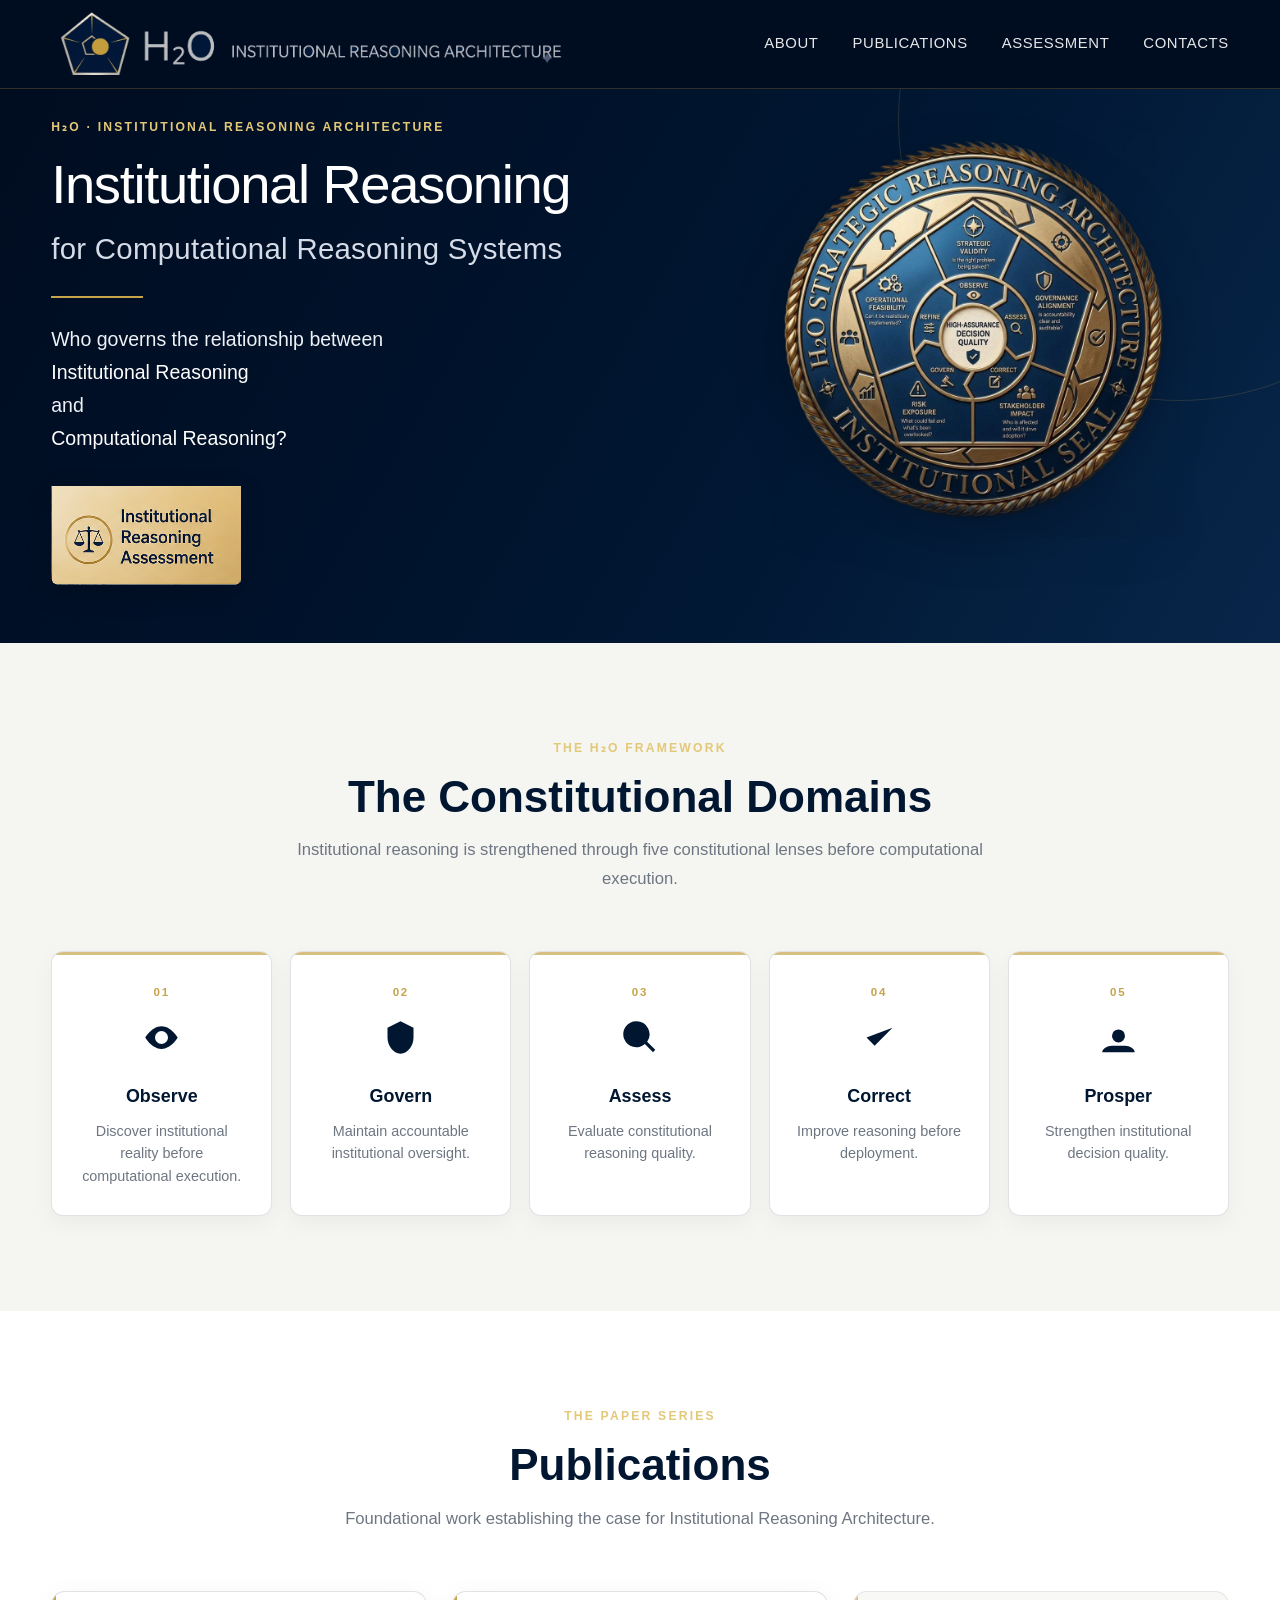
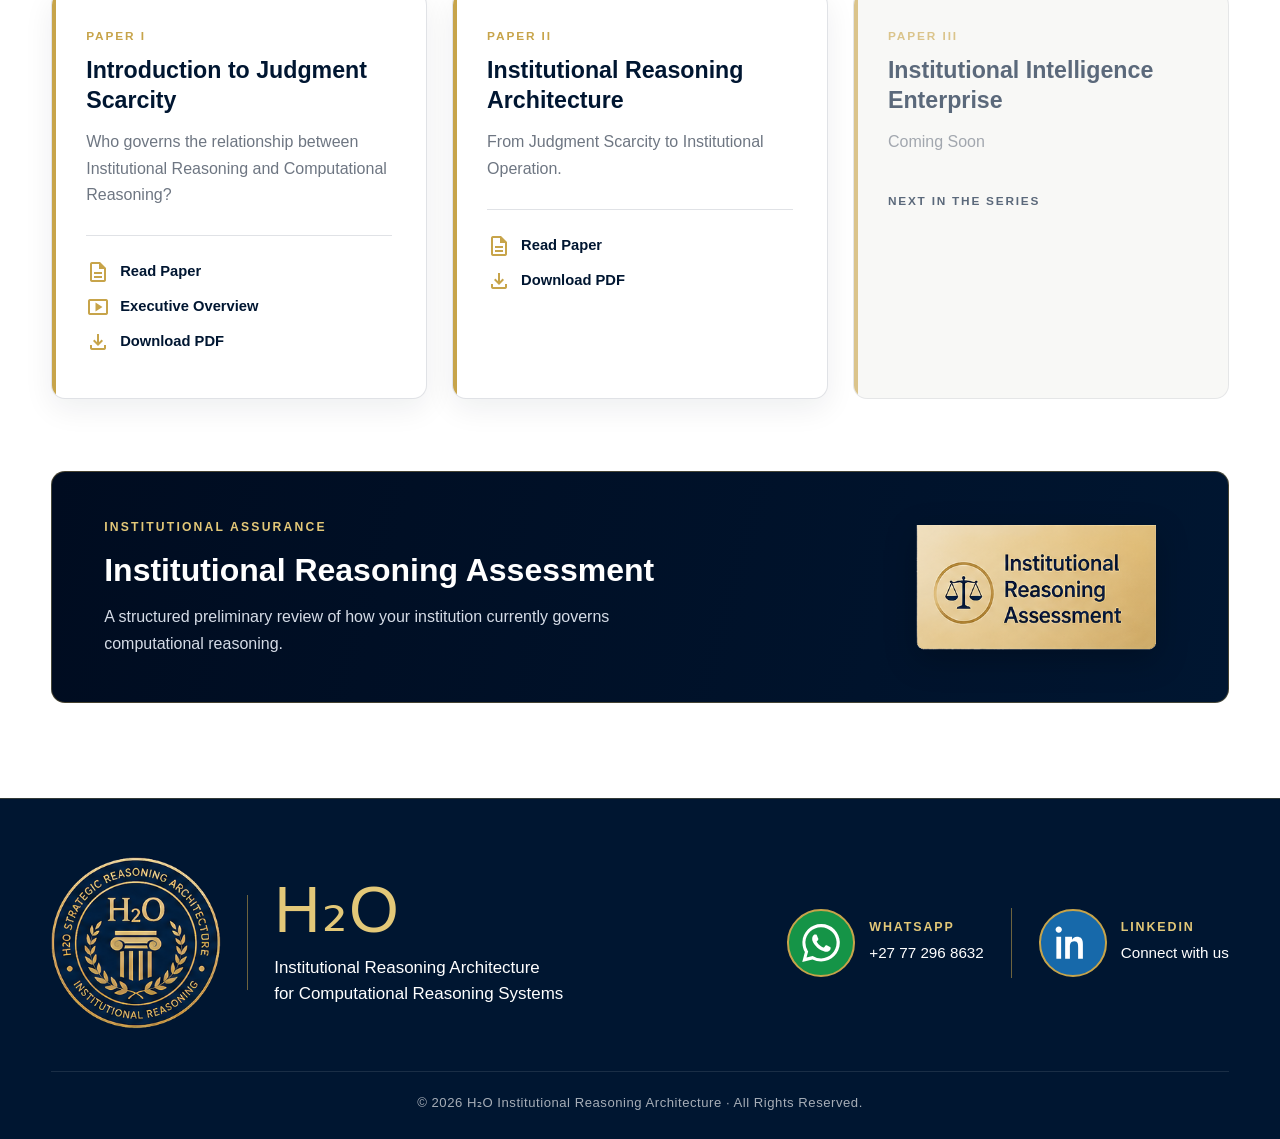
==== commit 8b5369e7: "Connect public assessment entry points to production assessment page" ====
--- a/index.html
+++ b/index.html
@@ -23,7 +23,7 @@
         <nav aria-label="Primary navigation">
             <a href="about.html">ABOUT</a>
             <a href="#publications">PUBLICATIONS</a>
-            <a href="#assessment">ASSESSMENT</a>
+            <a href="assessment.html">ASSESSMENT</a>
             <a href="#contact">CONTACTS</a>
         </nav>
     </div>
@@ -44,7 +44,7 @@
                 <strong>Computational Reasoning?</strong>
             </p>
             <div class="hero-buttons">
-                <a href="#assessment" class="assessment-hero-link" aria-label="Request an Institutional Reasoning Assessment">
+                <a href="assessment.html" class="assessment-hero-link" aria-label="Request an Institutional Reasoning Assessment">
                     <img src="assets/images/assessment-box.png" alt="Institutional Reasoning Assessment">
                 </a>
             </div>
@@ -116,9 +116,9 @@
             <div class="assessment-copy">
                 <div class="section-kicker">INSTITUTIONAL ASSURANCE</div>
                 <h2>Institutional Reasoning Assessment</h2>
-                <p>A structured constitutional review of how your institution currently governs computational reasoning.</p>
+                <p>A structured preliminary review of how your institution currently governs computational reasoning.</p>
             </div>
-            <a href="#contact" class="assessment-badge-link" aria-label="Request an Institutional Reasoning Assessment">
+            <a href="assessment.html" class="assessment-badge-link" aria-label="Request an Institutional Reasoning Assessment">
                 <img src="assets/images/assessment-box.png" alt="Institutional Reasoning Assessment">
             </a>
         </div>
--- a/assets/css/style.css
+++ b/assets/css/style.css
@@ -36,18 +36,16 @@
 .hero-grid{position:relative;z-index:1;display:grid;grid-template-columns:1.18fr .82fr;gap:42px;align-items:start;}
 .eyebrow,.section-kicker{color:var(--gold-light);font-size:.76rem;font-weight:700;letter-spacing:.18em;text-transform:uppercase;}
 .eyebrow{margin-bottom:18px;}
-.hero h1{font-size:clamp(2.45rem,4.55vw,4.25rem);line-height:1.06;font-weight:300;letter-spacing:-.025em;}
+.hero h1{font-size:clamp(2.35rem,4.25vw,4rem);line-height:1.06;font-weight:300;letter-spacing:-.025em;}
 .hero h1 span{display:block;color:#d5dce7;font-size:.54em;line-height:1.35;font-weight:300;letter-spacing:.01em;margin-top:16px;}
 .hero-rule{width:92px;height:2px;background:var(--gold);margin:27px 0 25px;}
 .hero-question{font-size:1.22rem;max-width:670px;color:#eef2f7;margin-bottom:30px;}
 .hero-question strong{color:#fff;font-weight:500;}
-.hero-buttons{display:flex;gap:16px;flex-wrap:wrap;}
-.btn-gold,.btn-outline{display:inline-flex;align-items:center;justify-content:center;min-height:54px;padding:14px 25px;border-radius:7px;text-decoration:none;font-weight:600;letter-spacing:.01em;}
-.btn-gold{background:var(--gold);color:#fff;box-shadow:0 10px 25px rgba(0,0,0,.18);}
-.btn-gold:hover{background:var(--gold-light);color:var(--navy-deep);transform:translateY(-2px);}
-.btn-outline{border:1px solid rgba(255,255,255,.72);color:#fff;}
-.btn-outline:hover{background:#fff;color:var(--navy);transform:translateY(-2px);}
-.hero-right{display:flex;justify-content:flex-end;}
+.hero-buttons{display:flex;gap:16px;flex-wrap:wrap;align-items:center;}
+.assessment-hero-link{display:block;width:190px;line-height:0;text-decoration:none;}
+.assessment-hero-link img{display:block;width:100%;height:auto;max-height:100px;object-fit:contain;filter:drop-shadow(0 8px 12px rgba(0,0,0,.22));}
+.assessment-hero-link:hover img{transform:translateY(-2px) scale(1.02);}
+.hero-right{display:flex;justify-content:flex-end;padding-top:0;}
 .hero-seal-wrap{position:relative;padding:0;}
 .hero-seal-wrap:before{display:none;}
 .seal{width:min(420px,100%);display:block;filter:drop-shadow(0 20px 25px rgba(0,0,0,.25));}
@@ -122,7 +120,7 @@
     .nav{min-height:74px;}
     .header-masthead{width:330px;max-width:75vw;}
     nav{display:none;}
-    .hero{padding:55px 0 70px;}
+    .hero{padding:42px 0 60px;}
     .hero-grid{grid-template-columns:1fr;text-align:center;}
     .hero-rule{margin:25px auto;}
     .hero-buttons{justify-content:center;}
@@ -133,15 +131,17 @@
     .assessment-panel{grid-template-columns:1fr;text-align:center;padding:38px 28px;}
     .assessment-copy p{margin:auto;}
     .assessment-panel img{max-width:240px;max-height:126px;}
+    .assessment-hero-link{width:190px;margin:auto;}
+    .assessment-hero-link img{max-height:100px;}
     .footer-brand{justify-content:center;}
 }
 @media(max-width:560px){
     section{padding:72px 0;}
     .domain-grid{grid-template-columns:1fr;}
-    .hero h1{font-size:2.6rem;}
+    .hero h1{font-size:2.45rem;}
     .hero h1 span{font-size:.58em;}
     .hero-question{font-size:1.05rem;}
-    .btn-gold,.btn-outline{width:100%;}
+    .assessment-hero-link{width:180px;}
     .footer-brand{flex-wrap:wrap;text-align:center;}
     .footer-brand img{width:145px;max-width:45vw;}
     .footer-divider{display:none;}
@@ -150,36 +150,3 @@
     .footer-social{flex-wrap:wrap;}
     .social-separator{display:none;}
 }
-
-/* ==========================================================
-   MARKER 009 — HERO REFINEMENT
-   CSS-only refinement; existing links and assets preserved.
-========================================================== */
-.hero .hero-buttons .btn-outline{display:none;}
-.hero .hero-buttons .btn-gold{
-    width:358px;
-    height:187px;
-    min-height:0;
-    padding:0;
-    border-radius:0;
-    background:transparent url("../images/assessment-box.png") center/contain no-repeat;
-    box-shadow:none;
-    color:transparent;
-    font-size:0;
-    line-height:0;
-    overflow:hidden;
-}
-.hero .hero-buttons .btn-gold:hover{
-    background-color:transparent;
-    transform:translateY(-2px) scale(1.01);
-    box-shadow:none;
-}
-.hero .hero-left{padding-top:0;}
-.hero .hero-right{padding-top:0;}
-@media(max-width:800px){
-    .hero .hero-buttons .btn-gold{
-        width:min(358px,82vw);
-        height:auto;
-        aspect-ratio:358 / 187;
-    }
-}
